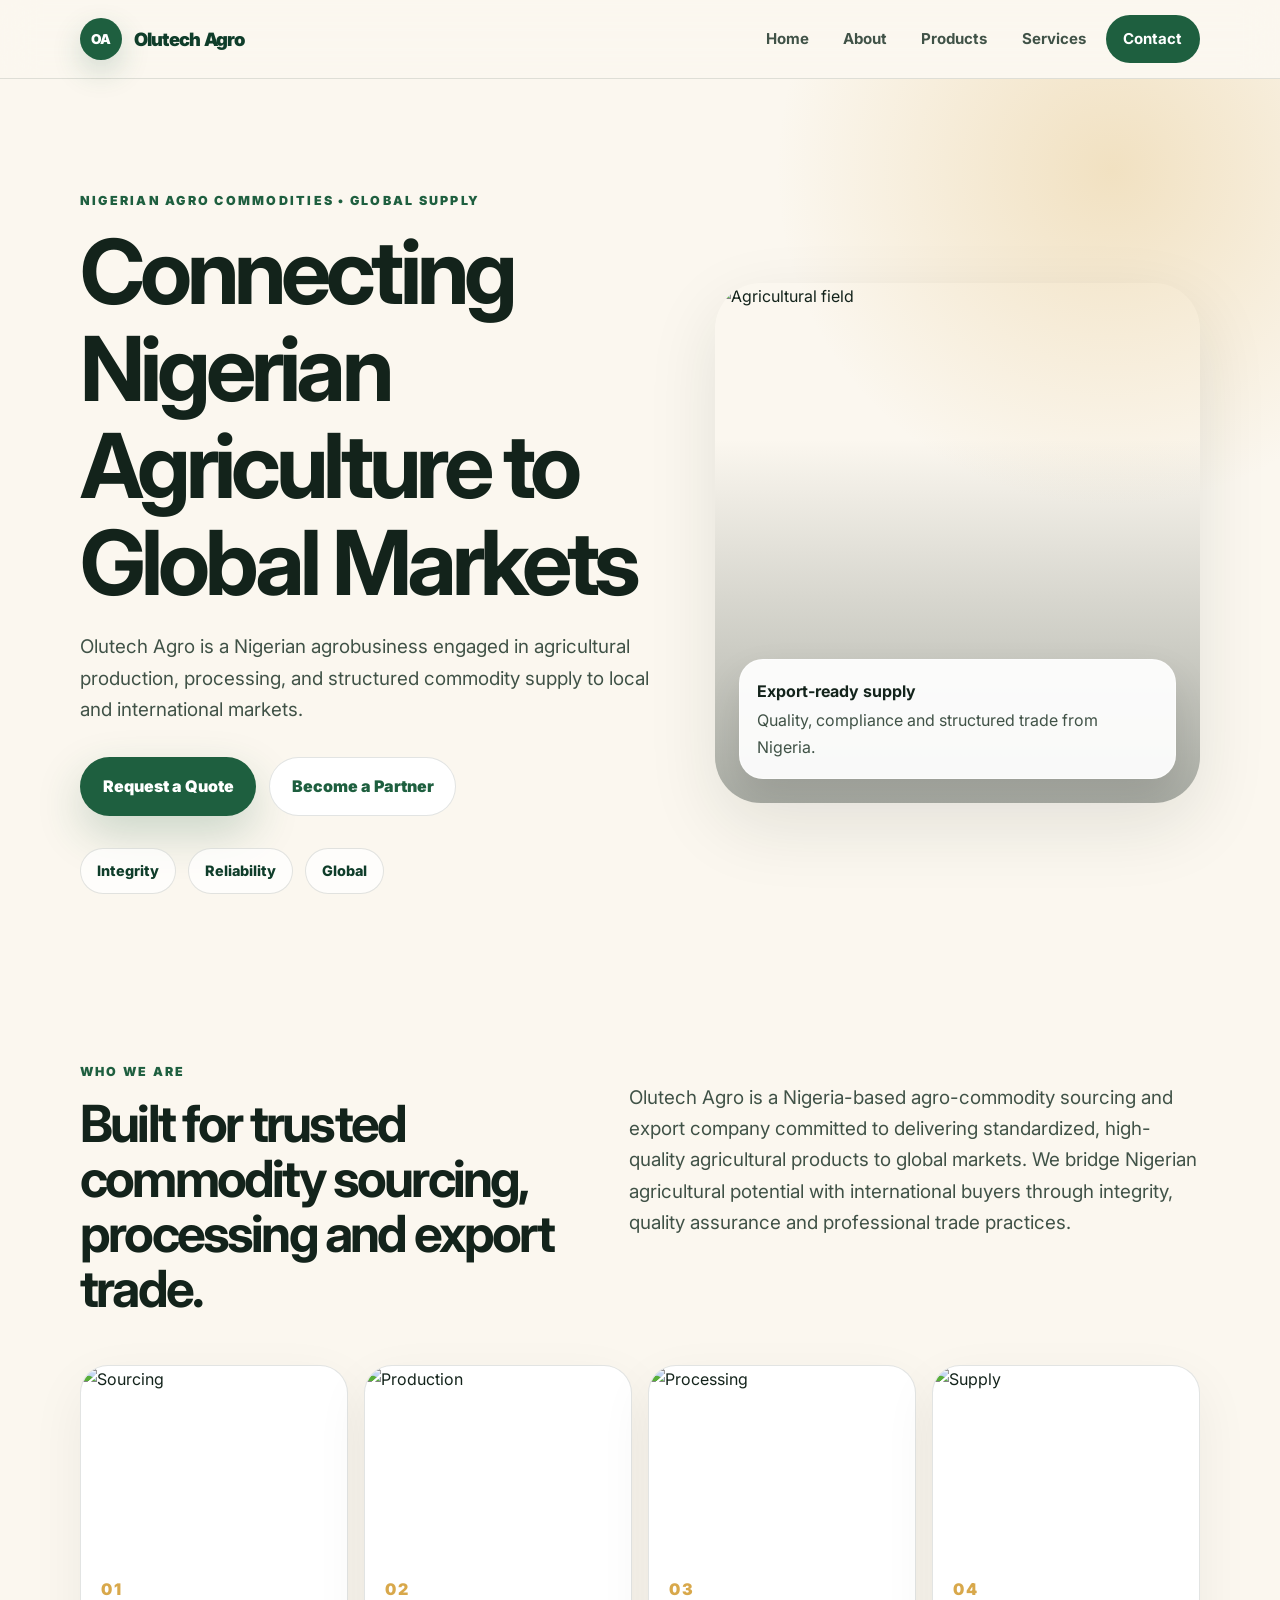
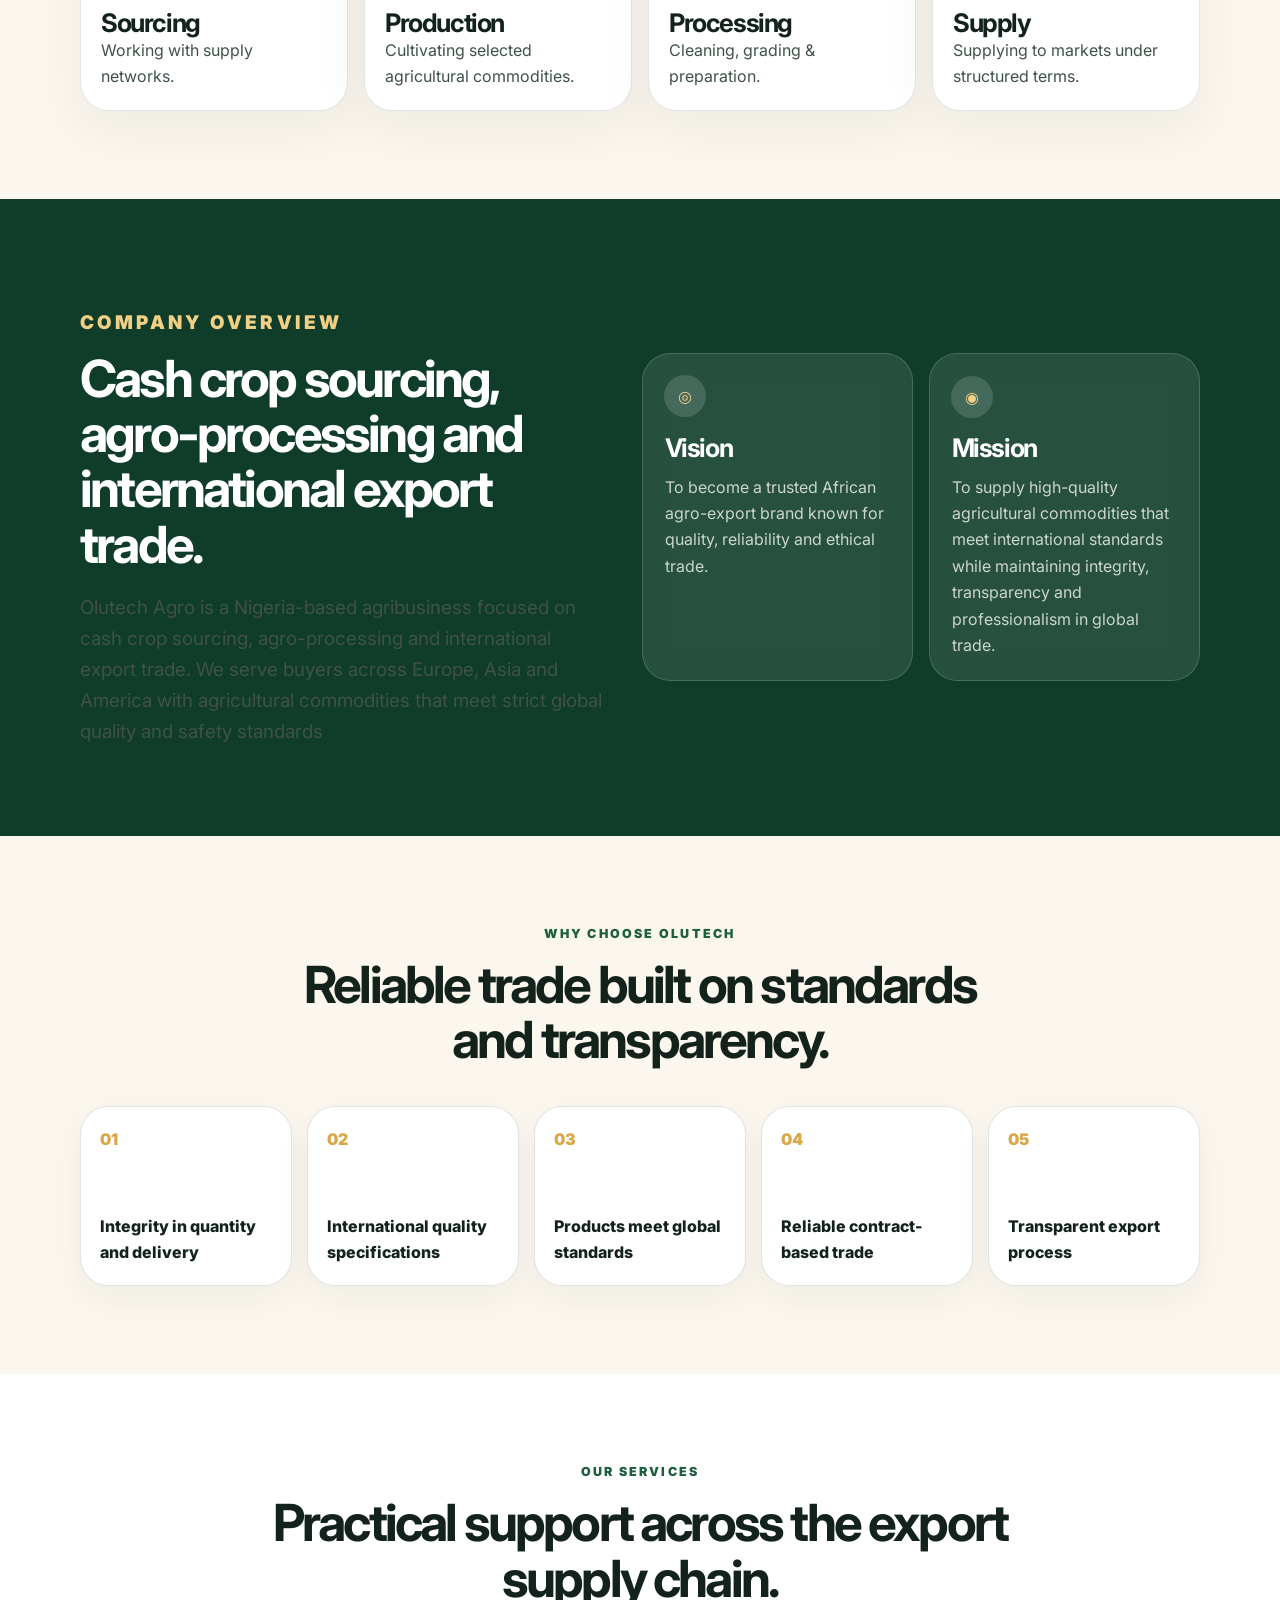
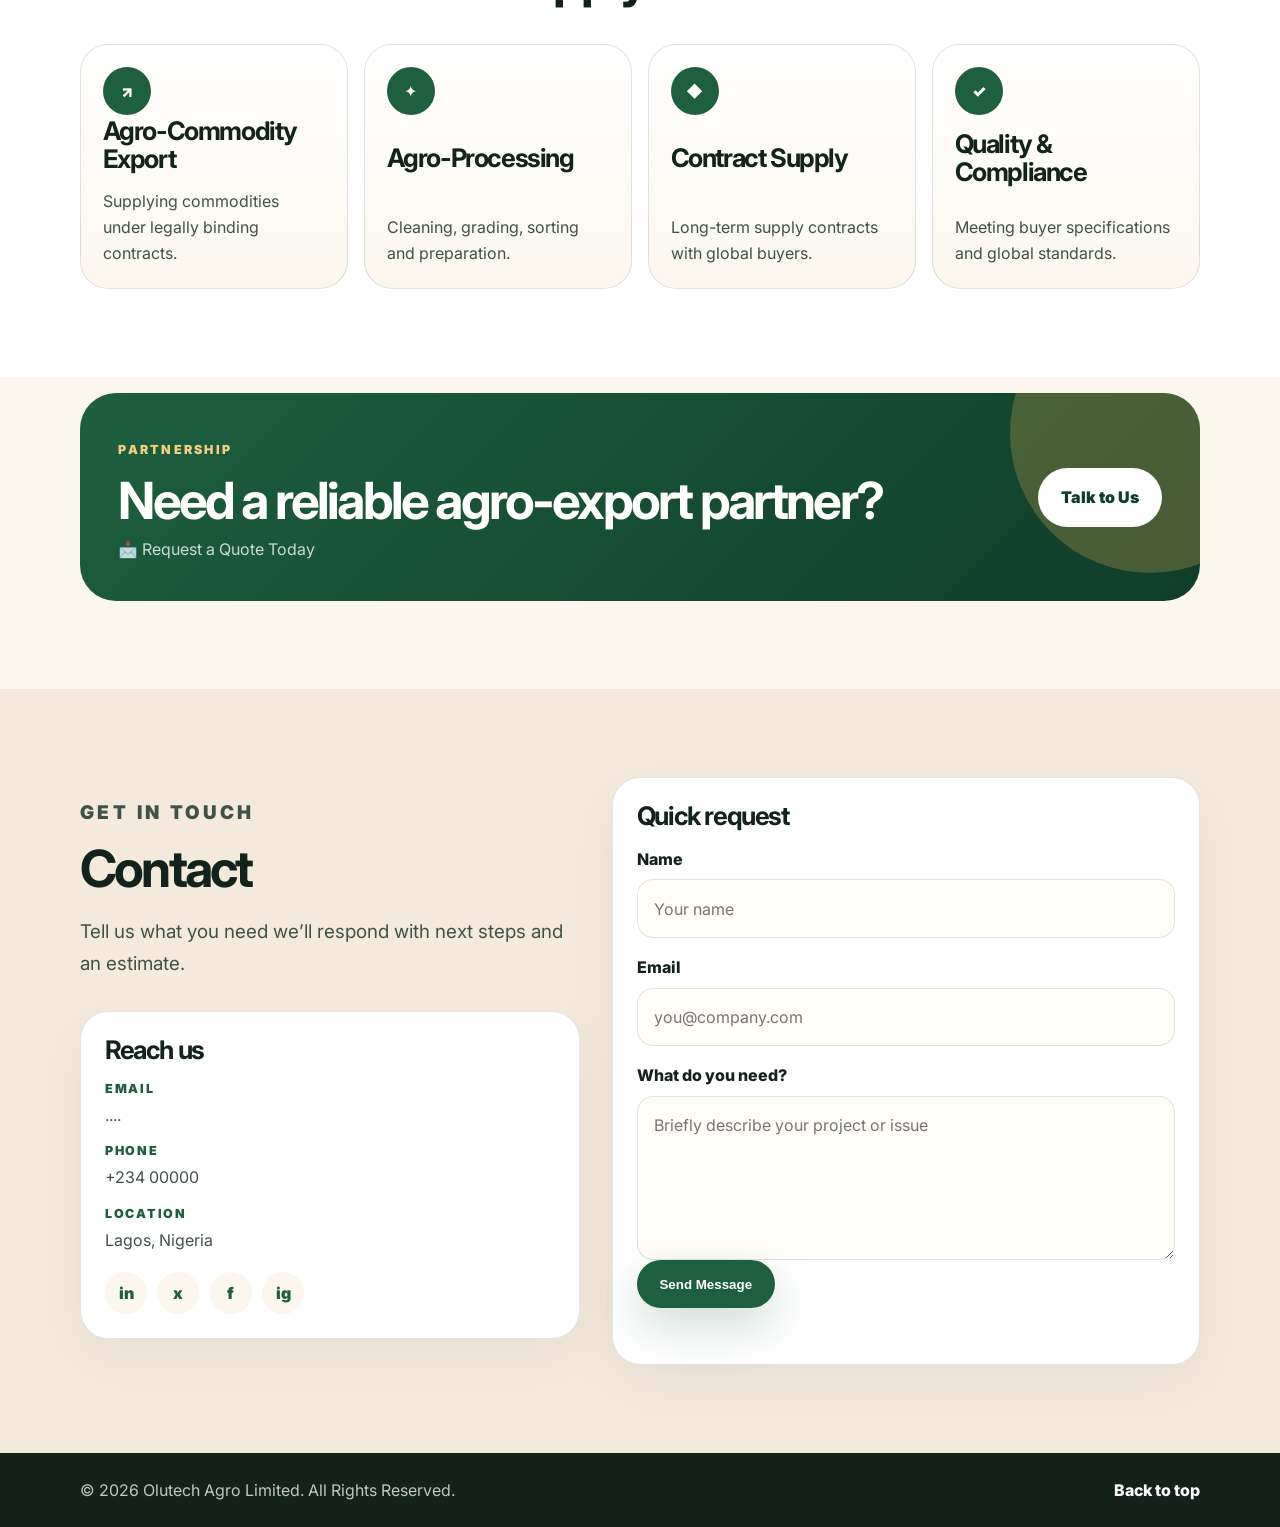
==== index.html @ a7baed35 "Redesign Olutech Agro website" ====
<!DOCTYPE html>
<html lang="en">
<head>
  <meta charset="UTF-8" />
  <meta name="viewport" content="width=device-width, initial-scale=1.0" />
  <title>Olutech Agro Limited</title>
  <link rel="preconnect" href="https://fonts.googleapis.com">
  <link rel="preconnect" href="https://fonts.gstatic.com" crossorigin>
  <link href="https://fonts.googleapis.com/css2?family=Inter:wght@300;400;500;600;700;800;900&display=swap" rel="stylesheet">
  <link rel="stylesheet" href="main.css">
</head>
<body>
  <header class="navbar" data-nav>
    <div class="container nav-flex">
      <a class="logo" href="index.html" aria-label="Olutech Agro home">
        <span class="logo-mark">OA</span>
        <span>Olutech Agro</span>
      </a>
      <button class="nav-toggle" type="button" aria-label="Open navigation" aria-expanded="false" data-nav-toggle>
        <span></span><span></span><span></span>
      </button>
      <nav class="nav-links" data-nav-links>
        <a href="#home">Home</a>
        <a href="#about">About</a>
        <a href="products.html">Products</a>
        <a href="#services">Services</a>
        <a href="#contact" class="nav-cta">Contact</a>
      </nav>
    </div>
  </header>

  <main>
    <section id="home" class="hero hero-home">
      <div class="container hero-grid">
        <div class="hero-copy reveal">
          <p class="eyebrow">Nigerian agro commodities • Global supply</p>
          <h1>Connecting Nigerian Agriculture to Global Markets</h1>
          <p class="hero-lead">Olutech Agro is a Nigerian agrobusiness engaged in agricultural production, processing, and structured commodity supply to local and international markets.</p>
          <div class="hero-buttons">
            <a href="#contact" class="btn btn-primary">Request a Quote</a>
            <a href="#contact" class="btn btn-ghost">Become a Partner</a>
          </div>
          <div class="trust-row" aria-label="Highlights">
            <div class="trust-item"><span>Integrity</span></div>
            <div class="trust-item"><span>Reliability</span></div>
            <div class="trust-item"><span>Global</span></div>
          </div>
        </div>
        <div class="hero-visual reveal">
          <img src="https://c4.wallpaperflare.com/wallpaper/9/904/959/field-nature-land-wheat-wallpaper-preview.jpg" alt="Agricultural field" />
          <div class="hero-card">
            <strong>Export-ready supply</strong>
            <span>Quality, compliance and structured trade from Nigeria.</span>
          </div>
        </div>
      </div>
    </section>

    <section id="about" class="section intro-section">
      <div class="container split-grid">
        <div class="section-heading reveal">
          <p class="eyebrow">Who We Are</p>
          <h2>Built for trusted commodity sourcing, processing and export trade.</h2>
        </div>
        <div class="section-copy reveal">
          <p>Olutech Agro is a Nigeria-based agro-commodity sourcing and export company committed to delivering standardized, high-quality agricultural products to global markets. We bridge Nigerian agricultural potential with international buyers through integrity, quality assurance and professional trade practices.</p>
        </div>
      </div>

      <div class="container feature-grid">
        <article class="feature-card reveal">
          <img src="https://fmicgovng.s3.amazonaws.com/cityhill/wp-content/uploads/2018/10/Farmers-2.jpg" alt="Sourcing">
          <div>
            <p class="card-kicker">01</p>
            <h3>Sourcing</h3>
            <p>Working with supply networks.</p>
          </div>
        </article>
        <article class="feature-card reveal">
          <img src="https://img.freepik.com/free-photo/agriculture-food-production-concept-with-tractor-machine-silos-irrigation-system_342744-565.jpg?semt=ais_hybrid&w=740&q=80" alt="Production">
          <div>
            <p class="card-kicker">02</p>
            <h3>Production</h3>
            <p>Cultivating selected agricultural commodities.</p>
          </div>
        </article>
        <article class="feature-card reveal">
          <img src="https://media.istockphoto.com/id/645818640/photo/empty-butchering-workshop-poultry-with-overhead-conveyor-poultry-processing-plant-line.jpg?s=612x612&w=0&k=20&c=C7U65-gDCvzS1_mF6LF0nP61TbZRkYYmkLQ6hZFZrgs=" alt="Processing">
          <div>
            <p class="card-kicker">03</p>
            <h3>Processing</h3>
            <p>Cleaning, grading & preparation.</p>
          </div>
        </article>
        <article class="feature-card reveal">
          <img src="https://media.istockphoto.com/id/1776853361/vector/retro-farm-pickup-truck-and-organic-fresh-vegetables-natural-healthy-food-vector-illustration.jpg?s=612x612&w=0&k=20&c=NPvLtvttPRowMt5zL60LsgBTF4-hzgaJaTMXJXK3jtc=" alt="Supply">
          <div>
            <p class="card-kicker">04</p>
            <h3>Supply</h3>
            <p>Supplying to markets under structured terms.</p>
          </div>
        </article>
      </div>
    </section>

    <section class="section section-tinted">
      <div class="container about-panel reveal">
        <div>
          <p class="eyebrow">Company Overview</p>
          <h2>Cash crop sourcing, agro-processing and international export trade.</h2>
          <p>Olutech Agro is a Nigeria-based agribusiness focused on cash crop sourcing, agro-processing and international export trade. We serve buyers across Europe, Asia and America with agricultural commodities that meet strict global quality and safety standards</p>
        </div>
        <div class="about-info">
          <article class="about-card">
            <span class="mini-icon">◎</span>
            <h3>Vision</h3>
            <p>To become a trusted African agro-export brand known for quality, reliability and ethical trade.</p>
          </article>
          <article class="about-card">
            <span class="mini-icon">◉</span>
            <h3>Mission</h3>
            <p>To supply high-quality agricultural commodities that meet international standards while maintaining integrity, transparency and professionalism in global trade.</p>
          </article>
        </div>
      </div>
    </section>

    <section class="section values-section">
      <div class="container">
        <div class="section-title reveal">
          <p class="eyebrow">Why Choose Olutech</p>
          <h2>Reliable trade built on standards and transparency.</h2>
        </div>
        <div class="values-grid">
          <article class="value-card reveal"><span>01</span><p>Integrity in quantity and delivery</p></article>
          <article class="value-card reveal"><span>02</span><p>International quality specifications</p></article>
          <article class="value-card reveal"><span>03</span><p>Products meet global standards</p></article>
          <article class="value-card reveal"><span>04</span><p>Reliable contract-based trade</p></article>
          <article class="value-card reveal"><span>05</span><p>Transparent export process</p></article>
        </div>
      </div>
    </section>

    <section id="services" class="section service-section">
      <div class="container">
        <div class="section-title reveal">
          <p class="eyebrow">Our Services</p>
          <h2>Practical support across the export supply chain.</h2>
        </div>
        <div class="services-grid">
          <article class="service-card reveal">
            <span class="service-icon">↗</span>
            <h3>Agro-Commodity Export</h3>
            <p>Supplying commodities under legally binding contracts.</p>
          </article>
          <article class="service-card reveal">
            <span class="service-icon">✦</span>
            <h3>Agro-Processing</h3>
            <p>Cleaning, grading, sorting and preparation.</p>
          </article>
          <article class="service-card reveal">
            <span class="service-icon">◆</span>
            <h3>Contract Supply</h3>
            <p>Long-term supply contracts with global buyers.</p>
          </article>
          <article class="service-card reveal">
            <span class="service-icon">✓</span>
            <h3>Quality & Compliance</h3>
            <p>Meeting buyer specifications and global standards.</p>
          </article>
        </div>
      </div>
    </section>

    <section class="container callout reveal">
      <div>
        <p class="eyebrow">Partnership</p>
        <h2>Need a reliable agro-export partner?</h2>
        <p>📩 Request a Quote Today</p>
      </div>
      <a class="btn btn-secondary" href="#contact">Talk to Us</a>
    </section>

    <section id="contact" class="section contact-section">
      <div class="container contact-grid">
        <div class="contact-copy reveal">
          <p class="eyebrow">Get in Touch</p>
          <h2>Contact</h2>
          <p>Tell us what you need we’ll respond with next steps and an estimate.</p>
          <div class="contact-card contact-details">
            <h3>Reach us</h3>
            <ul class="contact-info">
              <li><span>Email</span><a href="mailto:admin@computelng.com">....</a></li>
              <li><span>Phone</span><a href="tel:+2347066422900">+234 00000</a></li>
              <li><span>Location</span>Lagos, Nigeria</li>
            </ul>
            <div class="social-links" aria-label="Social links">
              <a href="#" aria-label="LinkedIn">in</a>
              <a href="#" aria-label="Twitter">x</a>
              <a href="#" aria-label="Facebook">f</a>
              <a href="#" aria-label="Instagram">ig</a>
            </div>
          </div>
        </div>

        <form class="contact-card contact-form reveal" action="https://formspree.io/f/mvzzgobj" method="POST" aria-label="Contact form" id="contact-form">
          <h3>Quick request</h3>
          <div class="field">
            <label for="name">Name</label>
            <input id="name" name="name" type="text" placeholder="Your name" required />
          </div>
          <div class="field">
            <label for="email">Email</label>
            <input id="email" name="email" type="email" placeholder="you@company.com" required />
          </div>
          <div class="field">
            <label for="message">What do you need?</label>
            <textarea id="message" name="message" rows="5" placeholder="Briefly describe your project or issue" required></textarea>
          </div>
          <button class="btn btn-primary" type="submit">Send Message</button>
          <p class="form-note muted" id="form-note" role="status" aria-live="polite"></p>
        </form>
      </div>
    </section>
  </main>

  <footer class="footer">
    <div class="container footer-flex">
      <p>© 2026 Olutech Agro Limited. All Rights Reserved.</p>
      <a href="#home">Back to top</a>
    </div>
  </footer>

  <script src="main.js"></script>
</body>
</html>
---- main.css ----
:root {
  --ink: #13231b;
  --text: #405247;
  --muted: #738277;
  --cream: #fbf7ef;
  --cream-2: #f3eadc;
  --green: #1e5f3f;
  --green-2: #0f3d2a;
  --gold: #d8a84b;
  --line: rgba(19, 35, 27, 0.12);
  --card: #ffffff;
  --shadow: 0 24px 70px rgba(19, 35, 27, 0.10);
  --radius: 28px;
  --radius-sm: 18px;
  --transition: 220ms ease;
}

* { box-sizing: border-box; margin: 0; padding: 0; }
html { scroll-behavior: smooth; }
body {
  font-family: 'Inter', system-ui, -apple-system, BlinkMacSystemFont, 'Segoe UI', sans-serif;
  color: var(--ink);
  background: var(--cream);
  line-height: 1.65;
  overflow-x: hidden;
}
img { max-width: 100%; display: block; }
a { color: inherit; text-decoration: none; }
.container { width: min(1120px, calc(100% - 40px)); margin-inline: auto; }

.navbar {
  position: sticky;
  top: 0;
  z-index: 1000;
  background: rgba(251, 247, 239, 0.88);
  backdrop-filter: blur(18px);
  border-bottom: 1px solid var(--line);
}
.nav-flex { min-height: 78px; display: flex; align-items: center; justify-content: space-between; gap: 1.5rem; }
.logo { display: inline-flex; align-items: center; gap: .72rem; font-weight: 900; letter-spacing: -.04em; color: var(--green-2); font-size: 1.15rem; }
.logo-mark { width: 42px; height: 42px; display: grid; place-items: center; border-radius: 999px; background: var(--green); color: #fff; font-size: .85rem; box-shadow: 0 12px 30px rgba(30, 95, 63, .2); }
.nav-links { display: flex; align-items: center; gap: .35rem; }
.nav-links a { color: var(--text); font-weight: 700; font-size: .94rem; padding: .7rem .9rem; border-radius: 999px; transition: var(--transition); }
.nav-links a:hover, .nav-links a.active { color: var(--green); background: rgba(30, 95, 63, .08); }
.nav-links .nav-cta { color: #fff; background: var(--green); padding-inline: 1.1rem; }
.nav-links .nav-cta:hover { color: #fff; background: var(--green-2); }
.nav-toggle { display: none; width: 44px; height: 44px; border: 1px solid var(--line); border-radius: 12px; background: #fff; place-items: center; gap: 4px; cursor: pointer; }
.nav-toggle span { width: 18px; height: 2px; border-radius: 2px; background: var(--ink); display: block; }

.hero { position: relative; padding: 7rem 0 5rem; overflow: hidden; }
.hero::before { content: ""; position: absolute; inset: -30% -15% auto auto; width: 720px; height: 720px; background: radial-gradient(circle, rgba(216, 168, 75, .28), transparent 66%); pointer-events: none; }
.hero-grid { position: relative; display: grid; grid-template-columns: minmax(0, 1fr) minmax(320px, .85fr); align-items: center; gap: 4rem; }
.hero-grid.compact { gap: 3rem; }
.eyebrow { color: var(--green); text-transform: uppercase; letter-spacing: .18em; font-weight: 900; font-size: .78rem; margin-bottom: .8rem; }
h1, h2, h3, h4 { line-height: 1.08; letter-spacing: -.055em; }
h1 { font-size: clamp(3rem, 7vw, 6.4rem); max-width: 790px; }
h2 { font-size: clamp(2rem, 4vw, 4rem); }
h3 { font-size: clamp(1.25rem, 2vw, 1.7rem); }
h4 { font-size: 1.1rem; }
.hero-lead, .section-copy p, .about-panel > div > p, .contact-copy > p { color: var(--text); font-size: clamp(1rem, 1.5vw, 1.18rem); max-width: 690px; margin-top: 1.25rem; }
.hero-buttons { display: flex; flex-wrap: wrap; gap: .8rem; margin-top: 2rem; }
.btn { display: inline-flex; align-items: center; justify-content: center; gap: .5rem; border-radius: 999px; padding: .95rem 1.35rem; font-weight: 900; border: 1px solid transparent; cursor: pointer; transition: transform var(--transition), box-shadow var(--transition), background var(--transition); }
.btn:hover { transform: translateY(-2px); }
.btn-primary { background: var(--green); color: #fff; box-shadow: 0 18px 45px rgba(30, 95, 63, .22); }
.btn-primary:hover { background: var(--green-2); }
.btn-ghost { background: #fff; color: var(--green); border-color: var(--line); }
.btn-secondary { background: var(--ink); color: #fff; }
.trust-row { display: flex; flex-wrap: wrap; gap: .75rem; margin-top: 2rem; }
.trust-item { padding: .65rem 1rem; border-radius: 999px; color: var(--green-2); background: rgba(255,255,255,.72); border: 1px solid var(--line); font-weight: 800; font-size: .9rem; }
.hero-visual { position: relative; min-height: 520px; border-radius: 46px; overflow: hidden; box-shadow: var(--shadow); isolation: isolate; }
.hero-products .hero-visual, .hero-grid.compact .hero-visual { min-height: 360px; }
.hero-visual::after { content: ""; position: absolute; inset: 0; background: linear-gradient(180deg, transparent 30%, rgba(19, 35, 27, .35)); }
.hero-visual img { width: 100%; height: 100%; min-height: inherit; object-fit: cover; }
.hero-card { position: absolute; z-index: 1; left: 24px; right: 24px; bottom: 24px; background: rgba(255,255,255,.92); border: 1px solid rgba(255,255,255,.55); border-radius: 24px; padding: 1.1rem; display: grid; gap: .2rem; box-shadow: 0 20px 40px rgba(0,0,0,.12); }
.hero-card span { color: var(--text); }

.section { padding: 5.5rem 0; }
.split-grid { display: grid; grid-template-columns: .85fr 1fr; gap: 4rem; align-items: start; }
.section-title { max-width: 760px; margin: 0 auto 2.4rem; text-align: center; }
.feature-grid { display: grid; grid-template-columns: repeat(4, 1fr); gap: 1rem; margin-top: 3rem; }
.feature-card { background: var(--card); border: 1px solid var(--line); border-radius: var(--radius); overflow: hidden; box-shadow: 0 18px 55px rgba(19,35,27,.06); transition: transform var(--transition), box-shadow var(--transition); }
.feature-card:hover, .product-card:hover { transform: translateY(-7px); box-shadow: var(--shadow); }
.feature-card img { width: 100%; height: 190px; object-fit: cover; }
.feature-card div { padding: 1.25rem; }
.feature-card p, .service-card p, .value-card p, .product-body p, .about-card p { color: var(--text); }
.card-kicker { color: var(--gold) !important; font-weight: 900; letter-spacing: .14em; margin-bottom: .45rem; }

.section-tinted { background: var(--green-2); color: #fff; }
.section-tinted .eyebrow { color: #f1cf85; }
.section-tinted p { color: rgba(255,255,255,.78); }
.about-panel { display: grid; grid-template-columns: .95fr 1fr; gap: 2rem; align-items: center; }
.about-info { display: grid; grid-template-columns: repeat(2, 1fr); gap: 1rem; }
.about-card { background: rgba(255,255,255,.1); border: 1px solid rgba(255,255,255,.16); border-radius: var(--radius); padding: 1.35rem; backdrop-filter: blur(12px); }
.about-card p { color: rgba(255,255,255,.76); margin-top: .75rem; }
.mini-icon { width: 42px; height: 42px; border-radius: 999px; display: grid; place-items: center; background: rgba(255,255,255,.14); color: #f1cf85; margin-bottom: 1rem; }

.values-grid { display: grid; grid-template-columns: repeat(5, 1fr); gap: .9rem; }
.value-card { min-height: 180px; background: #fff; border: 1px solid var(--line); border-radius: var(--radius); padding: 1.2rem; display: flex; flex-direction: column; justify-content: space-between; box-shadow: 0 12px 34px rgba(19,35,27,.05); }
.value-card span { color: var(--gold); font-weight: 900; }
.value-card p { font-weight: 800; color: var(--ink); }

.service-section { background: #fff; }
.services-grid { display: grid; grid-template-columns: repeat(4, 1fr); gap: 1rem; }
.service-card { border: 1px solid var(--line); border-radius: var(--radius); padding: 1.35rem; min-height: 245px; background: linear-gradient(180deg, #fff, var(--cream)); display: flex; flex-direction: column; justify-content: space-between; }
.service-icon { width: 48px; height: 48px; border-radius: 999px; display: grid; place-items: center; background: var(--green); color: #fff; font-weight: 900; }
.service-card p { margin-top: .8rem; }

.callout { margin-block: 1rem 5.5rem; background: linear-gradient(135deg, var(--green), var(--green-2)); color: #fff; border-radius: 36px; padding: clamp(1.4rem, 4vw, 2.4rem); display: flex; justify-content: space-between; align-items: center; gap: 1rem; overflow: hidden; position: relative; }
.callout::after { content: ""; position: absolute; width: 280px; height: 280px; right: -90px; top: -100px; border-radius: 50%; background: rgba(216, 168, 75, .28); }
.callout > * { position: relative; z-index: 1; }
.callout .eyebrow { color: #f1cf85; }
.callout p { color: rgba(255,255,255,.78); margin-top: .5rem; }
.callout .btn-secondary { background: #fff; color: var(--green-2); }

.products-section { background: #fff; }
.products-grid { display: grid; grid-template-columns: repeat(3, 1fr); gap: 1.1rem; }
.product-card { background: #fff; border: 1px solid var(--line); border-radius: var(--radius); overflow: hidden; box-shadow: 0 18px 55px rgba(19,35,27,.06); transition: transform var(--transition), box-shadow var(--transition); }
.product-card img { width: 100%; height: 255px; object-fit: cover; background: var(--cream-2); }
.product-body { padding: 1.35rem; }
.product-body h4 { color: var(--green-2); margin-bottom: .7rem; font-size: 1.35rem; }
.product-body p { margin-top: .55rem; font-size: .95rem; }
.product-body strong { color: var(--ink); }

.contact-section { background: var(--cream-2); }
.contact-grid { display: grid; grid-template-columns: .85fr 1fr; gap: 2rem; align-items: start; }
.contact-card { background: #fff; border: 1px solid var(--line); border-radius: var(--radius); padding: 1.5rem; box-shadow: 0 18px 55px rgba(19,35,27,.06); }
.contact-details { margin-top: 2rem; }
.contact-info { list-style: none; display: grid; gap: .8rem; margin-top: 1rem; }
.contact-info li { display: grid; gap: .15rem; color: var(--text); }
.contact-info span { font-size: .78rem; text-transform: uppercase; letter-spacing: .14em; color: var(--green); font-weight: 900; }
.social-links { display: flex; flex-wrap: wrap; gap: .65rem; margin-top: 1.2rem; }
.social-links a { width: 42px; height: 42px; display: grid; place-items: center; border-radius: 999px; background: var(--cream); color: var(--green); font-weight: 900; }
.field { display: grid; gap: .45rem; margin-top: 1rem; }
label { font-weight: 800; color: var(--ink); }
input, textarea { width: 100%; border: 1px solid var(--line); border-radius: 16px; padding: .95rem 1rem; font: inherit; color: var(--ink); background: #fffdf8; transition: border-color var(--transition), box-shadow var(--transition); }
input:focus, textarea:focus { outline: none; border-color: rgba(30,95,63,.45); box-shadow: 0 0 0 4px rgba(30,95,63,.10); }
.form-note { min-height: 1.2em; margin-top: .8rem; color: var(--muted); }

.footer { background: var(--ink); color: rgba(255,255,255,.74); padding: 1.5rem 0; }
.footer-flex { display: flex; justify-content: space-between; gap: 1rem; align-items: center; }
.footer a { color: #fff; font-weight: 800; }

.reveal { opacity: 0; transform: translateY(26px); transition: opacity 700ms ease, transform 700ms ease; }
.reveal.show { opacity: 1; transform: translateY(0); }

@media (max-width: 1040px) {
  .hero-grid, .split-grid, .about-panel, .contact-grid { grid-template-columns: 1fr; }
  .hero-visual { min-height: 430px; }
  .feature-grid, .services-grid { grid-template-columns: repeat(2, 1fr); }
  .values-grid { grid-template-columns: repeat(3, 1fr); }
  .products-grid { grid-template-columns: repeat(2, 1fr); }
}
@media (max-width: 760px) {
  .container { width: min(100% - 28px, 1120px); }
  .nav-toggle { display: grid; }
  .nav-links { position: fixed; top: 78px; left: 14px; right: 14px; display: grid; gap: .2rem; background: rgba(255,255,255,.98); border: 1px solid var(--line); border-radius: 22px; padding: .75rem; box-shadow: var(--shadow); transform: translateY(-16px); opacity: 0; pointer-events: none; transition: var(--transition); }
  .nav-links.active { transform: translateY(0); opacity: 1; pointer-events: auto; }
  .nav-links a { padding: .9rem 1rem; }
  .hero { padding: 4.5rem 0 3.5rem; }
  .hero-visual, .hero-products .hero-visual { min-height: 320px; border-radius: 30px; }
  .section { padding: 4rem 0; }
  .feature-grid, .services-grid, .values-grid, .products-grid, .about-info { grid-template-columns: 1fr; }
  .callout { align-items: flex-start; flex-direction: column; }
  .footer-flex { flex-direction: column; text-align: center; }
}
@media (prefers-reduced-motion: reduce) {
  html { scroll-behavior: auto; }
  *, *::before, *::after { transition: none !important; }
  .reveal { opacity: 1; transform: none; }
}
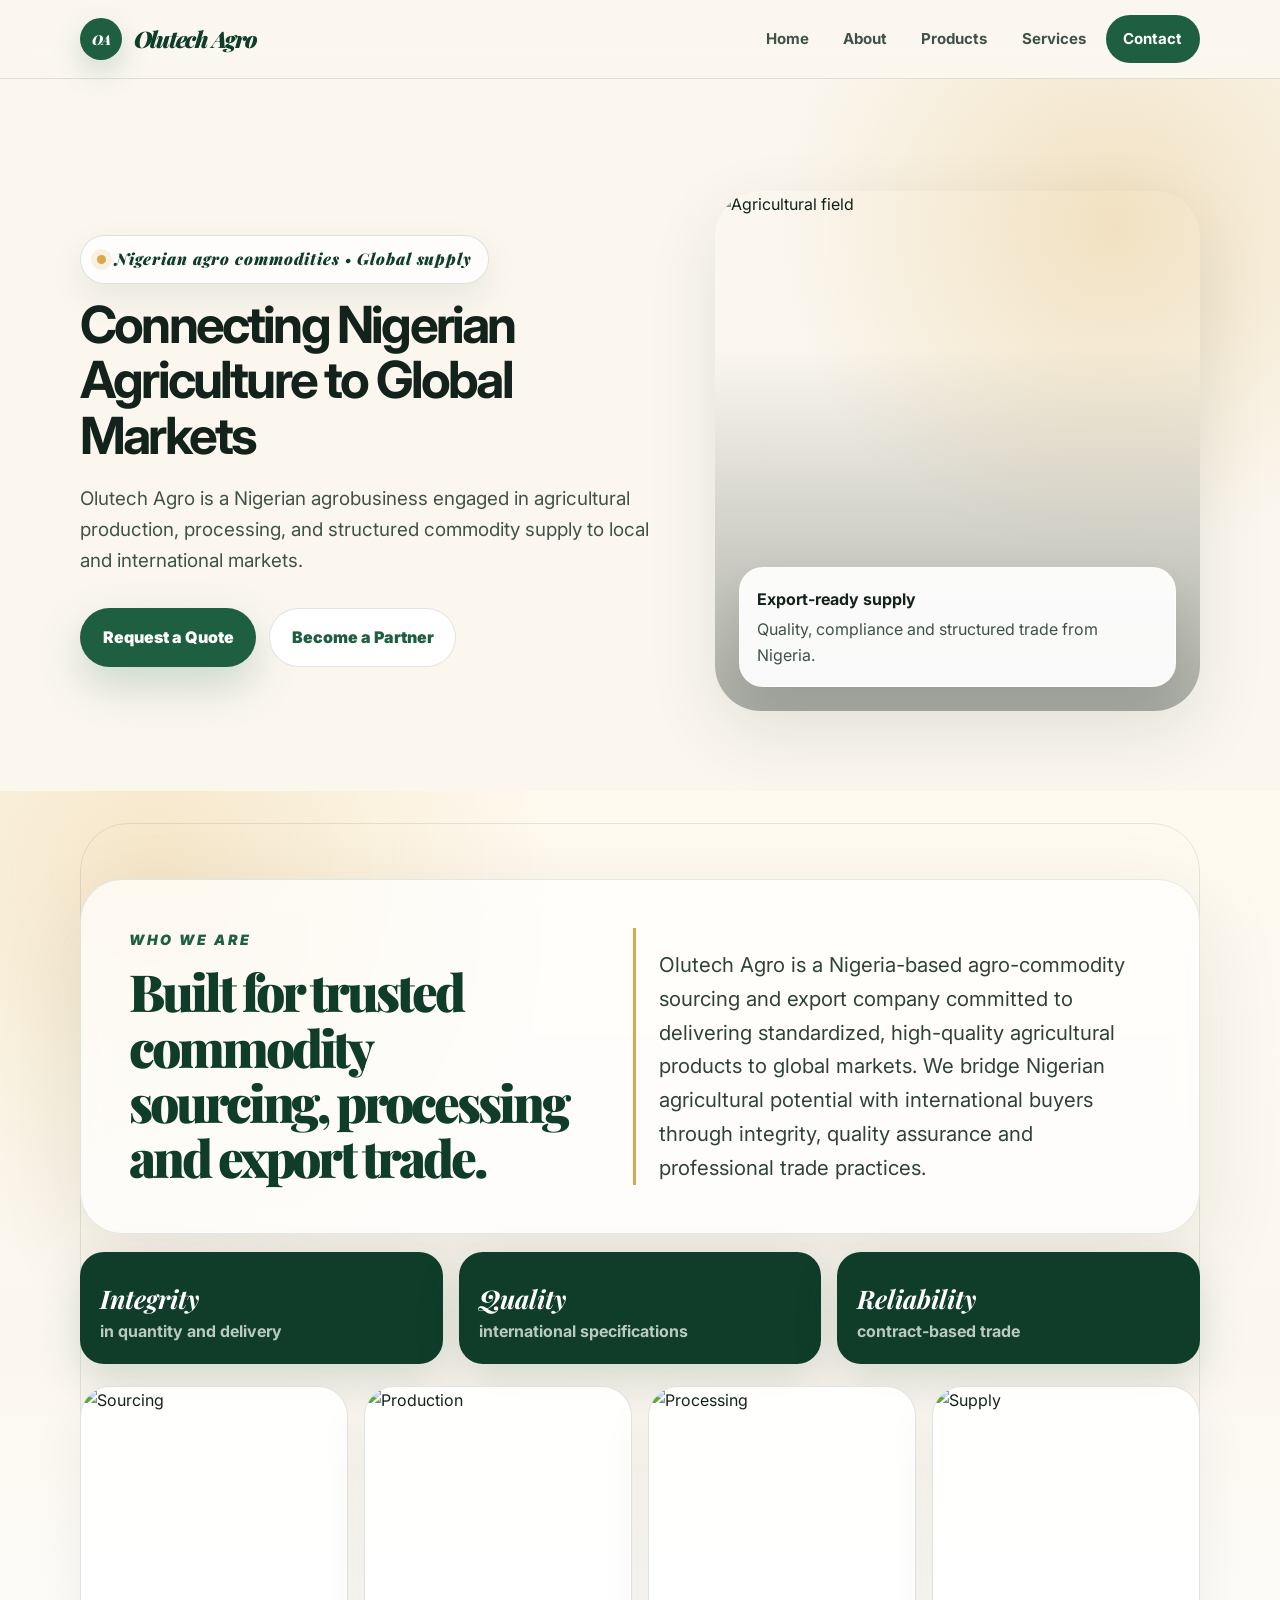
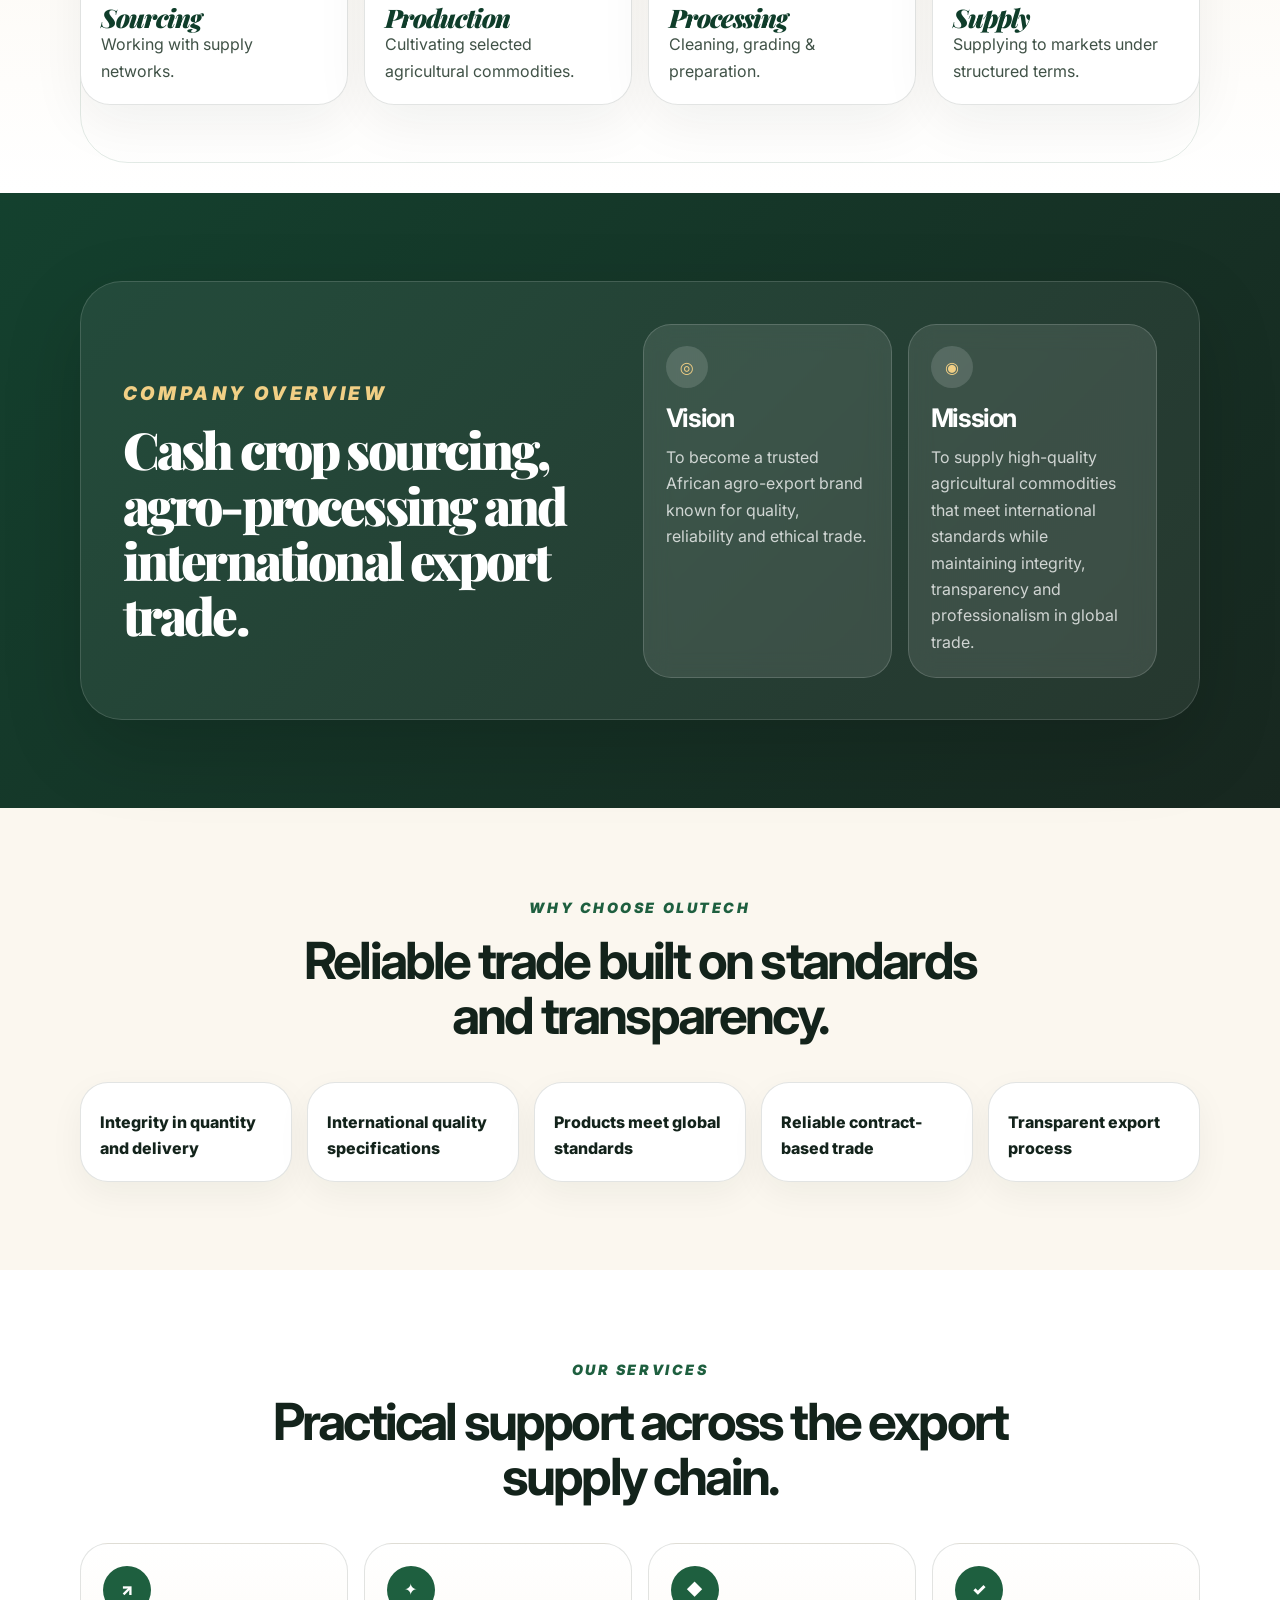
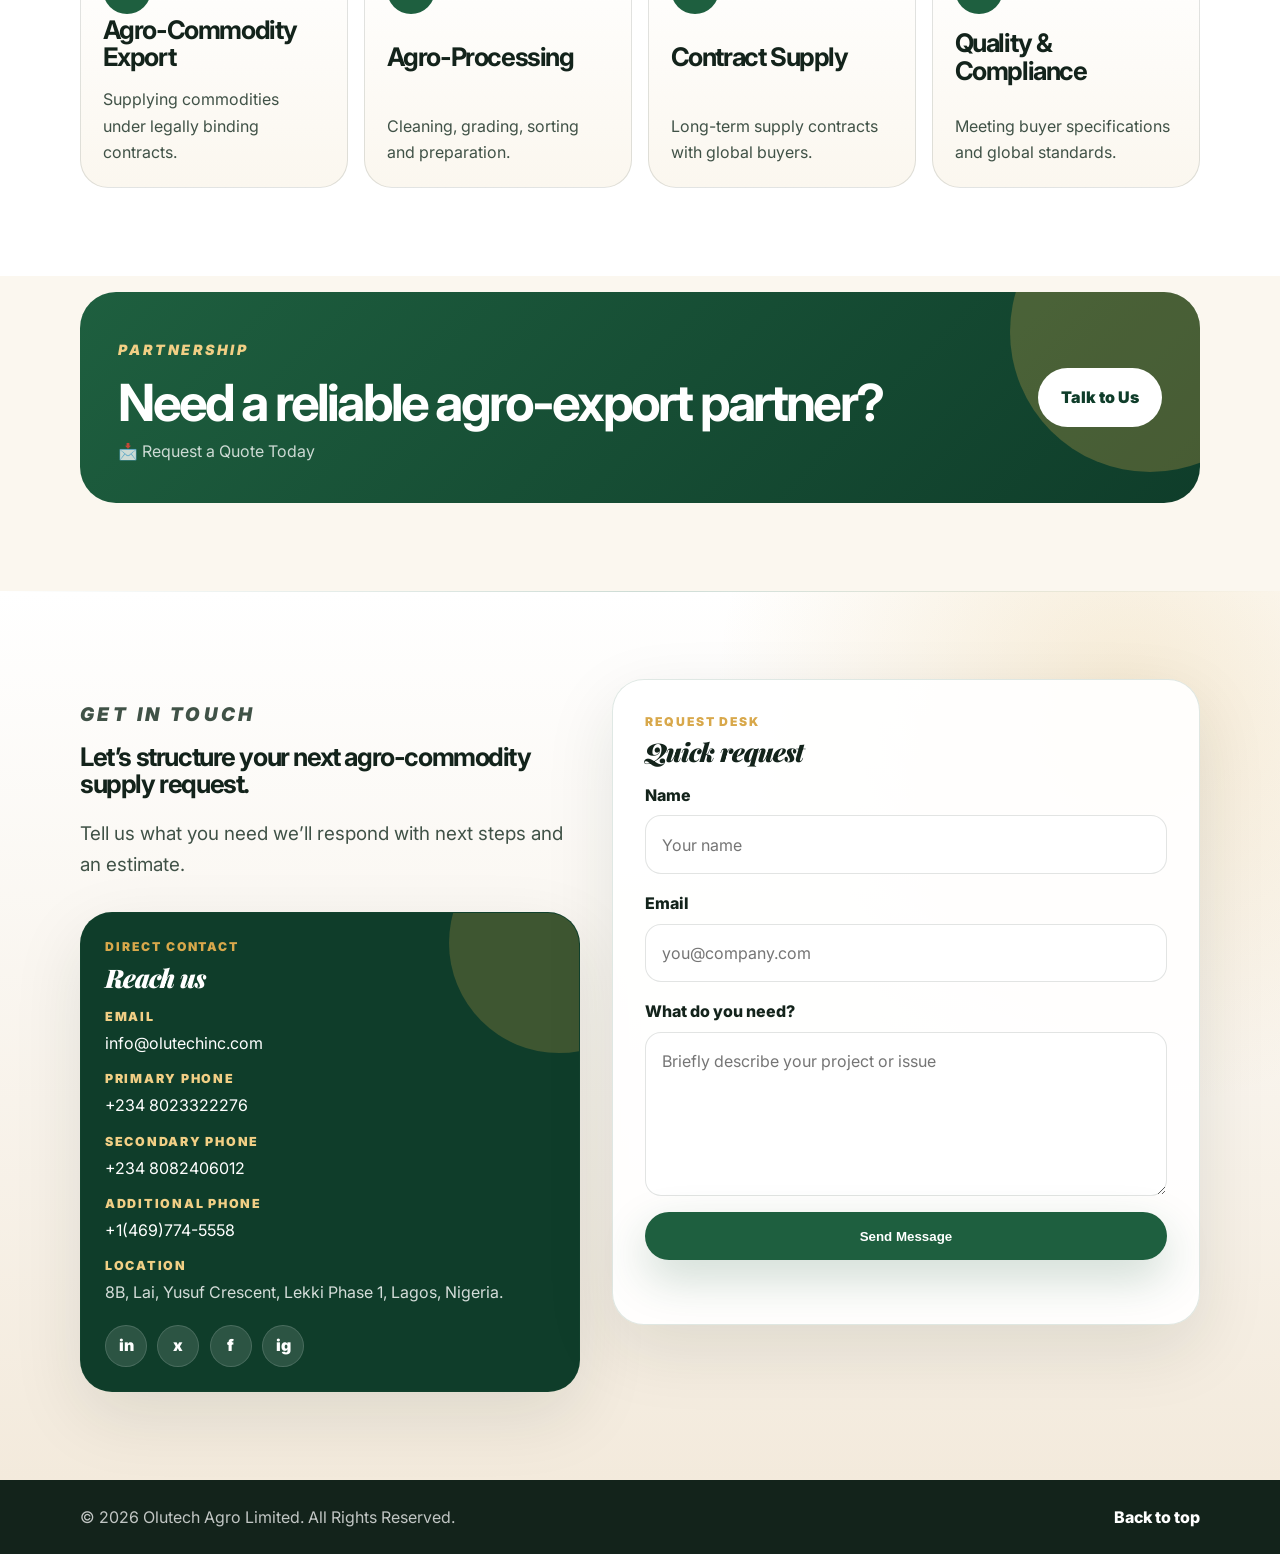
==== commit b7127509: "Redesign Olutech Agro website" ====
--- a/index.html
+++ b/index.html
@@ -6,7 +6,7 @@
   <title>Olutech Agro Limited</title>
   <link rel="preconnect" href="https://fonts.googleapis.com">
   <link rel="preconnect" href="https://fonts.gstatic.com" crossorigin>
-  <link href="https://fonts.googleapis.com/css2?family=Inter:wght@300;400;500;600;700;800;900&display=swap" rel="stylesheet">
+  <link href="https://fonts.googleapis.com/css2?family=Inter:wght@300;400;500;600;700;800;900&family=Playfair+Display:ital,wght@0,700;0,800;0,900;1,700;1,800;1,900&display=swap" rel="stylesheet">
   <link rel="stylesheet" href="main.css">
 </head>
 <body>
@@ -14,7 +14,7 @@
     <div class="container nav-flex">
       <a class="logo" href="index.html" aria-label="Olutech Agro home">
         <span class="logo-mark">OA</span>
-        <span>Olutech Agro</span>
+        <span class="logo-text">Olutech Agro</span>
       </a>
       <button class="nav-toggle" type="button" aria-label="Open navigation" aria-expanded="false" data-nav-toggle>
         <span></span><span></span><span></span>
@@ -33,17 +33,12 @@
     <section id="home" class="hero hero-home">
       <div class="container hero-grid">
         <div class="hero-copy reveal">
-          <p class="eyebrow">Nigerian agro commodities • Global supply</p>
-          <h1>Connecting Nigerian Agriculture to Global Markets</h1>
+          <p class="eyebrow hero-eyebrow">Nigerian agro commodities • Global supply</p>
+          <h2>Connecting Nigerian Agriculture to Global Markets</h2>
           <p class="hero-lead">Olutech Agro is a Nigerian agrobusiness engaged in agricultural production, processing, and structured commodity supply to local and international markets.</p>
           <div class="hero-buttons">
             <a href="#contact" class="btn btn-primary">Request a Quote</a>
             <a href="#contact" class="btn btn-ghost">Become a Partner</a>
-          </div>
-          <div class="trust-row" aria-label="Highlights">
-            <div class="trust-item"><span>Integrity</span></div>
-            <div class="trust-item"><span>Reliability</span></div>
-            <div class="trust-item"><span>Global</span></div>
           </div>
         </div>
         <div class="hero-visual reveal">
@@ -53,6 +48,7 @@
             <span>Quality, compliance and structured trade from Nigeria.</span>
           </div>
         </div>
+        
       </div>
     </section>
 
@@ -67,11 +63,26 @@
         </div>
       </div>
 
+      <div class="container about-signature reveal" aria-label="Olutech Agro highlights">
+        <div class="signature-item">
+          <strong>Integrity</strong>
+          <span>in quantity and delivery</span>
+        </div>
+        <div class="signature-item">
+          <strong>Quality</strong>
+          <span>international specifications</span>
+        </div>
+        <div class="signature-item">
+          <strong>Reliability</strong>
+          <span>contract-based trade</span>
+        </div>
+      </div>
+
       <div class="container feature-grid">
         <article class="feature-card reveal">
           <img src="https://fmicgovng.s3.amazonaws.com/cityhill/wp-content/uploads/2018/10/Farmers-2.jpg" alt="Sourcing">
           <div>
-            <p class="card-kicker">01</p>
+            <p class="card-kicker"></p>
             <h3>Sourcing</h3>
             <p>Working with supply networks.</p>
           </div>
@@ -79,7 +90,7 @@
         <article class="feature-card reveal">
           <img src="https://img.freepik.com/free-photo/agriculture-food-production-concept-with-tractor-machine-silos-irrigation-system_342744-565.jpg?semt=ais_hybrid&w=740&q=80" alt="Production">
           <div>
-            <p class="card-kicker">02</p>
+            <p class="card-kicker"></p>
             <h3>Production</h3>
             <p>Cultivating selected agricultural commodities.</p>
           </div>
@@ -87,7 +98,7 @@
         <article class="feature-card reveal">
           <img src="https://media.istockphoto.com/id/645818640/photo/empty-butchering-workshop-poultry-with-overhead-conveyor-poultry-processing-plant-line.jpg?s=612x612&w=0&k=20&c=C7U65-gDCvzS1_mF6LF0nP61TbZRkYYmkLQ6hZFZrgs=" alt="Processing">
           <div>
-            <p class="card-kicker">03</p>
+            <p class="card-kicker"></p>
             <h3>Processing</h3>
             <p>Cleaning, grading & preparation.</p>
           </div>
@@ -95,7 +106,7 @@
         <article class="feature-card reveal">
           <img src="https://media.istockphoto.com/id/1776853361/vector/retro-farm-pickup-truck-and-organic-fresh-vegetables-natural-healthy-food-vector-illustration.jpg?s=612x612&w=0&k=20&c=NPvLtvttPRowMt5zL60LsgBTF4-hzgaJaTMXJXK3jtc=" alt="Supply">
           <div>
-            <p class="card-kicker">04</p>
+            <p class="card-kicker"></p>
             <h3>Supply</h3>
             <p>Supplying to markets under structured terms.</p>
           </div>
@@ -108,7 +119,6 @@
         <div>
           <p class="eyebrow">Company Overview</p>
           <h2>Cash crop sourcing, agro-processing and international export trade.</h2>
-          <p>Olutech Agro is a Nigeria-based agribusiness focused on cash crop sourcing, agro-processing and international export trade. We serve buyers across Europe, Asia and America with agricultural commodities that meet strict global quality and safety standards</p>
         </div>
         <div class="about-info">
           <article class="about-card">
@@ -132,11 +142,11 @@
           <h2>Reliable trade built on standards and transparency.</h2>
         </div>
         <div class="values-grid">
-          <article class="value-card reveal"><span>01</span><p>Integrity in quantity and delivery</p></article>
-          <article class="value-card reveal"><span>02</span><p>International quality specifications</p></article>
-          <article class="value-card reveal"><span>03</span><p>Products meet global standards</p></article>
-          <article class="value-card reveal"><span>04</span><p>Reliable contract-based trade</p></article>
-          <article class="value-card reveal"><span>05</span><p>Transparent export process</p></article>
+          <article class="value-card reveal"><span></span><p>Integrity in quantity and delivery</p></article>
+          <article class="value-card reveal"><span></span><p>International quality specifications</p></article>
+          <article class="value-card reveal"><span></span><p>Products meet global standards</p></article>
+          <article class="value-card reveal"><span></span><p>Reliable contract-based trade</p></article>
+          <article class="value-card reveal"><span></span><p>Transparent export process</p></article>
         </div>
       </div>
     </section>
@@ -185,14 +195,18 @@
       <div class="container contact-grid">
         <div class="contact-copy reveal">
           <p class="eyebrow">Get in Touch</p>
-          <h2>Contact</h2>
+          <h3>Let’s structure your next agro-commodity supply request.</h3>
           <p>Tell us what you need we’ll respond with next steps and an estimate.</p>
           <div class="contact-card contact-details">
+            <p class="contact-label">Direct contact</p>
             <h3>Reach us</h3>
             <ul class="contact-info">
-              <li><span>Email</span><a href="mailto:admin@computelng.com">....</a></li>
-              <li><span>Phone</span><a href="tel:+2347066422900">+234 00000</a></li>
-              <li><span>Location</span>Lagos, Nigeria</li>
+              <li><span>Email</span><a href="mailto:info@olutechinc.com">info@olutechinc.com</a></li>
+              <li><span>Primary Phone</span><a href="tel:+2348023322276">+234 8023322276</a></li>
+              <li><span>Secondary Phone</span><a href="tel:+2348082406012">+234 8082406012</a></li>
+              <li><span>Additional Phone</span><a href="tel:+1(469)774-5558">+1(469)774-5558</a></li>
+              <li><span>Location</span>8B, Lai, Yusuf Crescent, Lekki Phase 1, Lagos, Nigeria.
+</li>
             </ul>
             <div class="social-links" aria-label="Social links">
               <a href="#" aria-label="LinkedIn">in</a>
@@ -204,6 +218,7 @@
         </div>
 
         <form class="contact-card contact-form reveal" action="https://formspree.io/f/mvzzgobj" method="POST" aria-label="Contact form" id="contact-form">
+          <p class="contact-label">Request desk</p>
           <h3>Quick request</h3>
           <div class="field">
             <label for="name">Name</label>
--- a/main.css
+++ b/main.css
@@ -51,7 +51,7 @@
 .hero::before { content: ""; position: absolute; inset: -30% -15% auto auto; width: 720px; height: 720px; background: radial-gradient(circle, rgba(216, 168, 75, .28), transparent 66%); pointer-events: none; }
 .hero-grid { position: relative; display: grid; grid-template-columns: minmax(0, 1fr) minmax(320px, .85fr); align-items: center; gap: 4rem; }
 .hero-grid.compact { gap: 3rem; }
-.eyebrow { color: var(--green); text-transform: uppercase; letter-spacing: .18em; font-weight: 900; font-size: .78rem; margin-bottom: .8rem; }
+.eyebrow { color: var(--green); text-transform: uppercase; letter-spacing: .18em; font-weight: 900; font-size: .89rem;  font-style: italic; margin-bottom: .8rem; }
 h1, h2, h3, h4 { line-height: 1.08; letter-spacing: -.055em; }
 h1 { font-size: clamp(3rem, 7vw, 6.4rem); max-width: 790px; }
 h2 { font-size: clamp(2rem, 4vw, 4rem); }
@@ -95,7 +95,7 @@
 .mini-icon { width: 42px; height: 42px; border-radius: 999px; display: grid; place-items: center; background: rgba(255,255,255,.14); color: #f1cf85; margin-bottom: 1rem; }
 
 .values-grid { display: grid; grid-template-columns: repeat(5, 1fr); gap: .9rem; }
-.value-card { min-height: 180px; background: #fff; border: 1px solid var(--line); border-radius: var(--radius); padding: 1.2rem; display: flex; flex-direction: column; justify-content: space-between; box-shadow: 0 12px 34px rgba(19,35,27,.05); }
+.value-card { min-height: 100px; background: #fff; border: 1px solid var(--line); border-radius: var(--radius); padding: 1.2rem; display: flex; flex-direction: column; justify-content: space-between; box-shadow: 0 12px 34px rgba(19,35,27,.05); }
 .value-card span { color: var(--gold); font-weight: 900; }
 .value-card p { font-weight: 800; color: var(--ink); }
 
@@ -168,3 +168,233 @@
   *, *::before, *::after { transition: none !important; }
   .reveal { opacity: 1; transform: none; }
 }
+
+
+/* ===== Professional refinements: Mayana-inspired premium polish ===== */
+.logo-text {
+  font-family: 'Playfair Display', Georgia, serif;
+  font-style: italic;
+  font-weight: 900;
+  font-size: 1.42rem;
+  letter-spacing: -0.055em;
+  color: var(--green-2);
+  line-height: 1;
+}
+.logo:hover .logo-text { color: var(--green); }
+.logo-mark {
+  font-family: 'Playfair Display', Georgia, serif;
+  font-style: italic;
+  font-weight: 900;
+}
+.hero-home .hero-eyebrow {
+  display: inline-flex;
+  align-items: center;
+  gap: .55rem;
+  width: fit-content;
+  font-family: 'Playfair Display', Georgia, serif;
+  font-size: clamp(1rem, 1.1vw, 1.22rem);
+  font-style: italic;
+  font-weight: 900;
+  letter-spacing: .055em;
+  text-transform: none;
+  color: var(--green-2);
+  background: rgba(255, 255, 255, .78);
+  border: 1px solid rgba(30, 95, 63, .16);
+  border-radius: 999px;
+  padding: .65rem 1rem;
+  box-shadow: 0 14px 35px rgba(19, 35, 27, .08);
+}
+.hero-home .hero-eyebrow::before {
+  content: "";
+  width: 9px;
+  height: 9px;
+  border-radius: 999px;
+  background: var(--gold);
+  box-shadow: 0 0 0 6px rgba(216, 168, 75, .15);
+}
+
+.intro-section {
+  position: relative;
+  background:
+    radial-gradient(circle at 12% 8%, rgba(216, 168, 75, .24), transparent 28%),
+    linear-gradient(180deg, #fffaf0 0%, var(--cream) 56%, #fff 100%);
+  overflow: hidden;
+}
+.intro-section::before {
+  content: "";
+  position: absolute;
+  inset: 2rem max(20px, calc((100vw - 1120px) / 2)) auto;
+  height: calc(100% - 4rem);
+  border: 1px solid rgba(30, 95, 63, .12);
+  border-radius: 48px;
+  pointer-events: none;
+}
+.intro-section .split-grid {
+  position: relative;
+  background: rgba(255, 255, 255, .72);
+  border: 1px solid rgba(30, 95, 63, .12);
+  border-radius: 42px;
+  padding: clamp(1.35rem, 4vw, 3rem);
+  box-shadow: 0 28px 90px rgba(19, 35, 27, .09);
+  backdrop-filter: blur(12px);
+}
+.intro-section .section-heading h2 {
+  font-family: 'Playfair Display', Georgia, serif;
+  font-weight: 900;
+  letter-spacing: -.06em;
+  color: var(--green-2);
+}
+.intro-section .section-copy {
+  border-left: 3px solid var(--gold);
+  padding-left: clamp(1rem, 2vw, 1.45rem);
+}
+.intro-section .section-copy p {
+  font-size: clamp(1.05rem, 1.7vw, 1.28rem);
+  color: #304238;
+}
+.about-signature {
+  position: relative;
+  display: grid;
+  grid-template-columns: repeat(3, 1fr);
+  gap: 1rem;
+  margin-top: 1.1rem;
+  margin-bottom: 1.35rem;
+}
+.signature-item {
+  background: var(--green-2);
+  color: #fff;
+  border-radius: 24px;
+  padding: 1.2rem 1.25rem;
+  box-shadow: 0 18px 45px rgba(15, 61, 42, .16);
+  min-height: 112px;
+  display: flex;
+  flex-direction: column;
+  justify-content: flex-end;
+}
+.signature-item strong {
+  font-family: 'Playfair Display', Georgia, serif;
+  font-style: italic;
+  font-size: clamp(1.45rem, 2vw, 2rem);
+  line-height: 1;
+}
+.signature-item span {
+  color: rgba(255, 255, 255, .72);
+  font-weight: 700;
+  margin-top: .45rem;
+}
+.intro-section .feature-grid {
+  position: relative;
+  margin-top: 1.25rem;
+}
+.intro-section .feature-card {
+  border-radius: 30px;
+  background: rgba(255, 255, 255, .9);
+}
+.intro-section .feature-card h3 {
+  font-family: 'Playfair Display', Georgia, serif;
+  font-style: italic;
+  font-weight: 900;
+  color: var(--green-2);
+  letter-spacing: -.04em;
+}
+.section-tinted {
+  background:
+    linear-gradient(135deg, rgba(15, 61, 42, .98), rgba(19, 35, 27, .98)),
+    url('https://c4.wallpaperflare.com/wallpaper/9/904/959/field-nature-land-wheat-wallpaper-preview.jpg') center/cover;
+}
+.section-tinted .about-panel {
+  border: 1px solid rgba(255, 255, 255, .14);
+  border-radius: 42px;
+  padding: clamp(1.35rem, 4vw, 2.6rem);
+  background: rgba(255, 255, 255, .065);
+  box-shadow: 0 28px 80px rgba(0, 0, 0, .16);
+}
+.section-tinted h2 {
+  font-family: 'Playfair Display', Georgia, serif;
+  font-weight: 900;
+  letter-spacing: -.055em;
+}
+
+.contact-section {
+  position: relative;
+  background:
+    radial-gradient(circle at 88% 12%, rgba(216, 168, 75, .22), transparent 30%),
+    linear-gradient(180deg, #fff 0%, var(--cream-2) 100%);
+}
+.contact-section::before {
+  content: "";
+  position: absolute;
+  left: 0;
+  right: 0;
+  top: 0;
+  height: 1px;
+  background: linear-gradient(90deg, transparent, rgba(30,95,63,.22), transparent);
+}
+.contact-copy h2 {
+  font-family: 'Playfair Display', Georgia, serif;
+  font-weight: 900;
+  color: var(--green-2);
+  letter-spacing: -.06em;
+}
+.contact-card {
+  border-radius: 32px;
+  border: 1px solid rgba(30, 95, 63, .14);
+  box-shadow: 0 24px 70px rgba(19, 35, 27, .10);
+}
+.contact-details {
+  background: var(--green-2);
+  color: #fff;
+  overflow: hidden;
+  position: relative;
+}
+.contact-details::after {
+  content: "";
+  position: absolute;
+  width: 220px;
+  height: 220px;
+  right: -90px;
+  top: -80px;
+  background: rgba(216, 168, 75, .23);
+  border-radius: 999px;
+}
+.contact-details > * { position: relative; z-index: 1; }
+.contact-details h3,
+.contact-form h3 {
+  font-family: 'Playfair Display', Georgia, serif;
+  font-style: italic;
+  font-weight: 900;
+  letter-spacing: -.04em;
+}
+.contact-details .contact-info li { color: rgba(255,255,255,.82); }
+.contact-details .contact-info span { color: #f1cf85; }
+.contact-details a { color: #fff; }
+.contact-label {
+  color: var(--gold);
+  text-transform: uppercase;
+  letter-spacing: .16em;
+  font-size: .76rem;
+  font-weight: 900;
+  margin-bottom: .4rem;
+}
+.contact-form {
+  background: rgba(255, 255, 255, .92);
+  padding: clamp(1.35rem, 3vw, 2rem);
+}
+.contact-form .btn { width: 100%; margin-top: 1rem; }
+.social-links a {
+  background: rgba(255, 255, 255, .12);
+  color: #fff;
+  border: 1px solid rgba(255,255,255,.14);
+}
+.social-links a:hover { background: rgba(216,168,75,.24); transform: translateY(-2px); }
+input, textarea { background: #fff; }
+
+@media (max-width: 760px) {
+  .logo-text { font-size: 1.22rem; }
+  .hero-home .hero-eyebrow { font-size: .98rem; letter-spacing: .02em; }
+  .intro-section::before { inset: 1rem 14px; border-radius: 32px; }
+  .intro-section .split-grid { border-radius: 30px; }
+  .intro-section .section-copy { border-left: 0; border-top: 3px solid var(--gold); padding-left: 0; padding-top: 1rem; }
+  .about-signature { grid-template-columns: 1fr; }
+  .section-tinted .about-panel { border-radius: 30px; }
+}
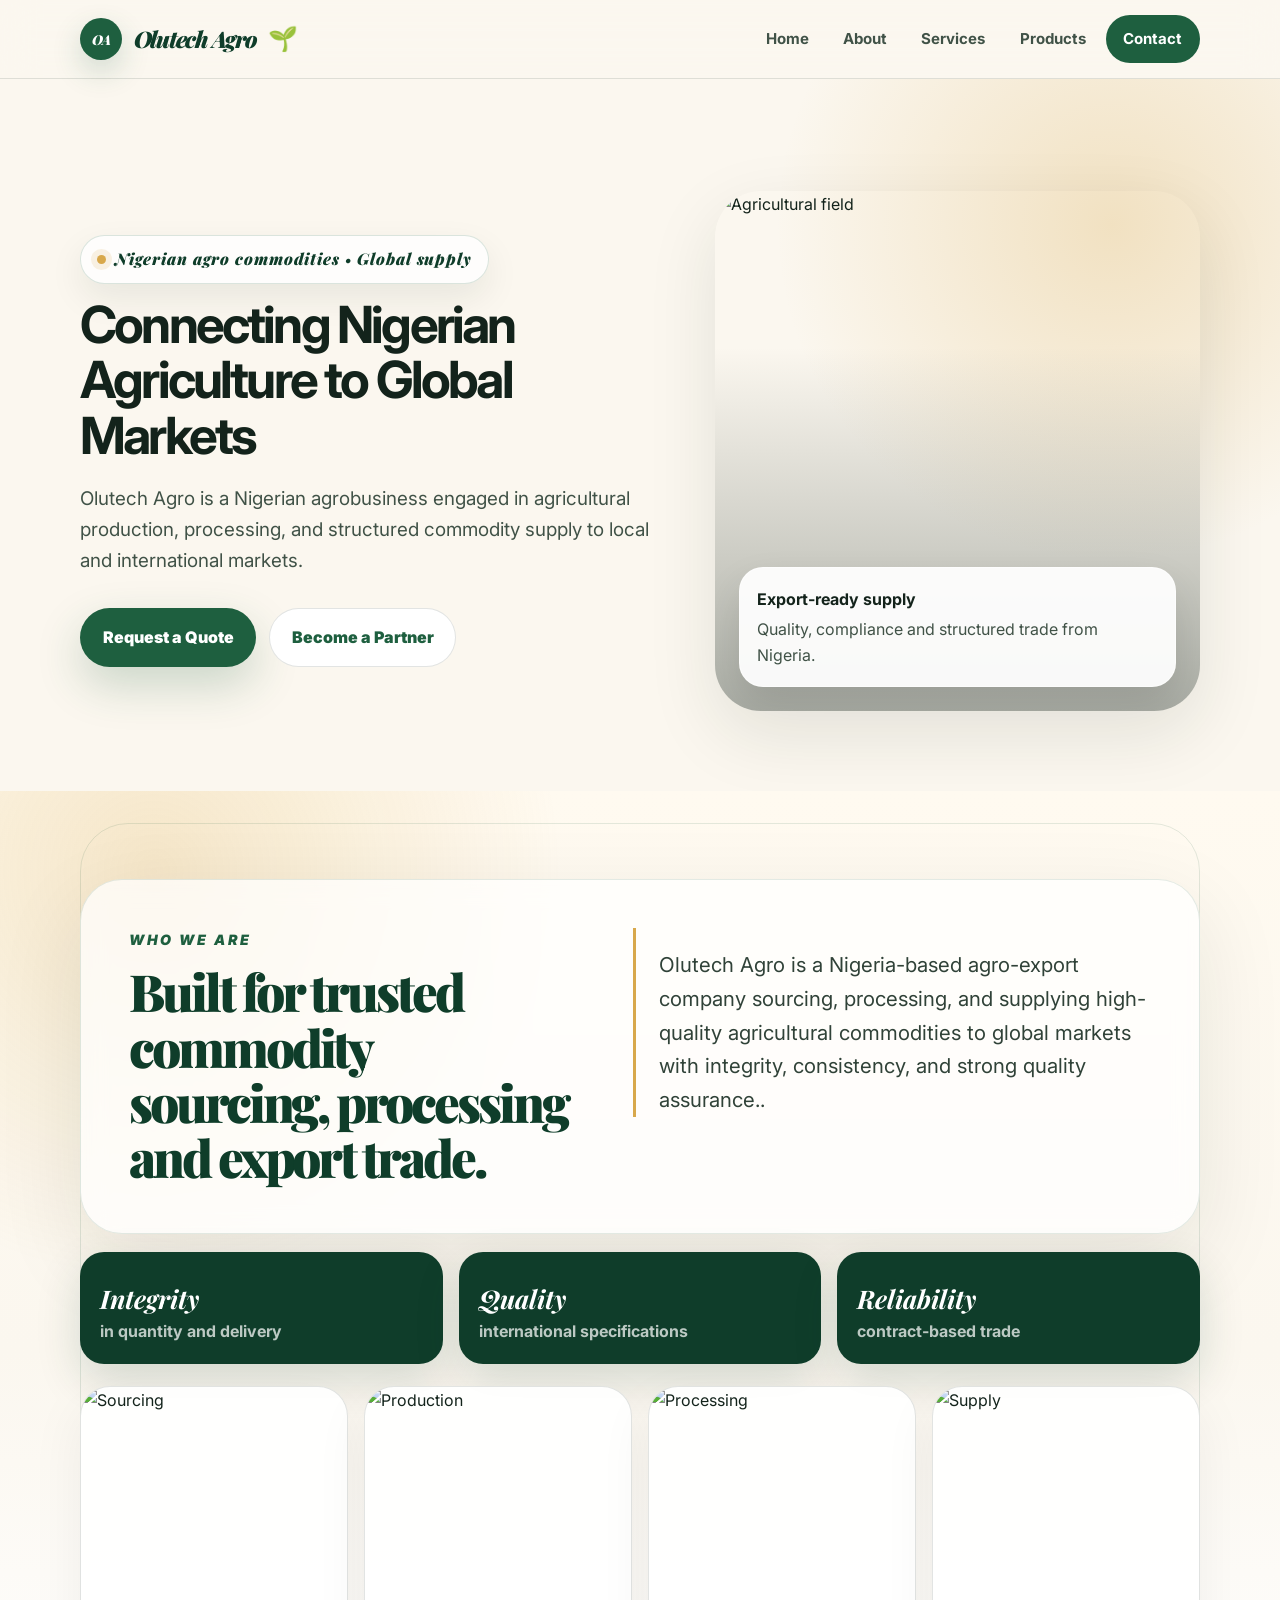
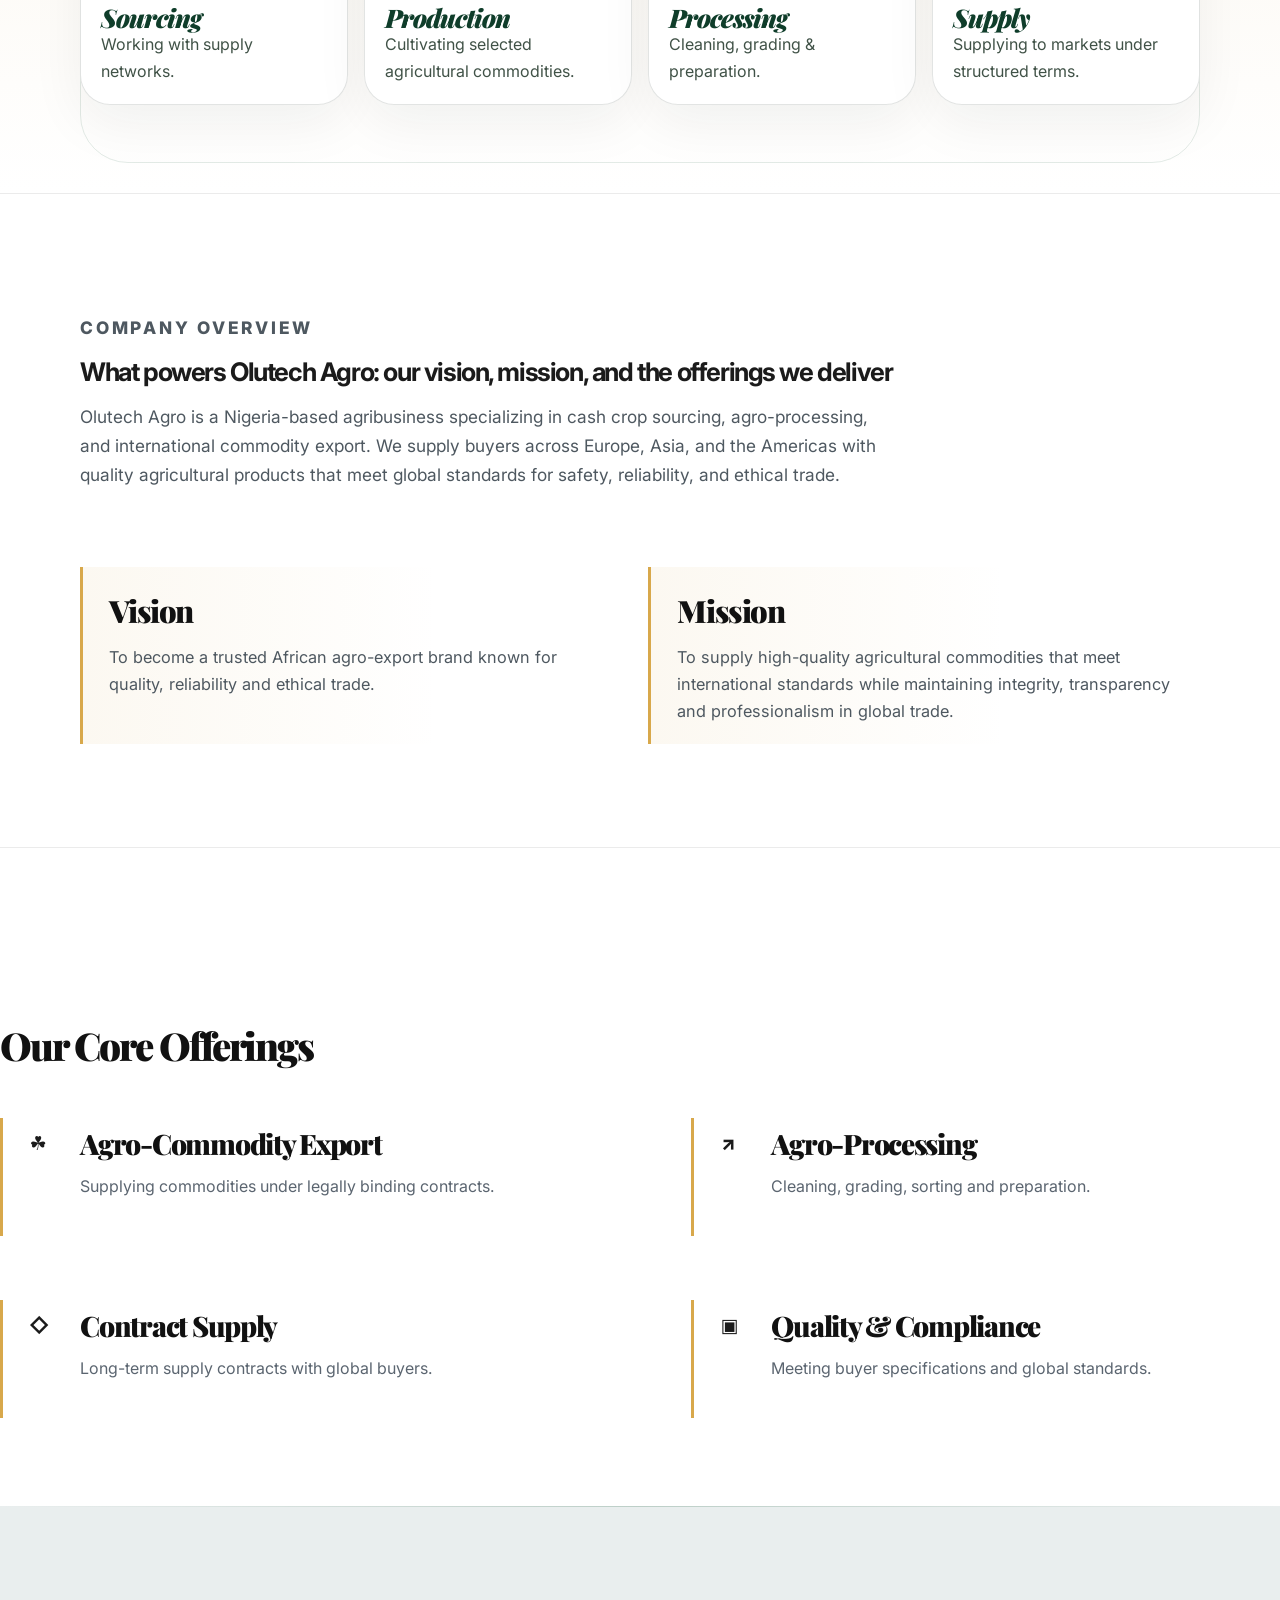
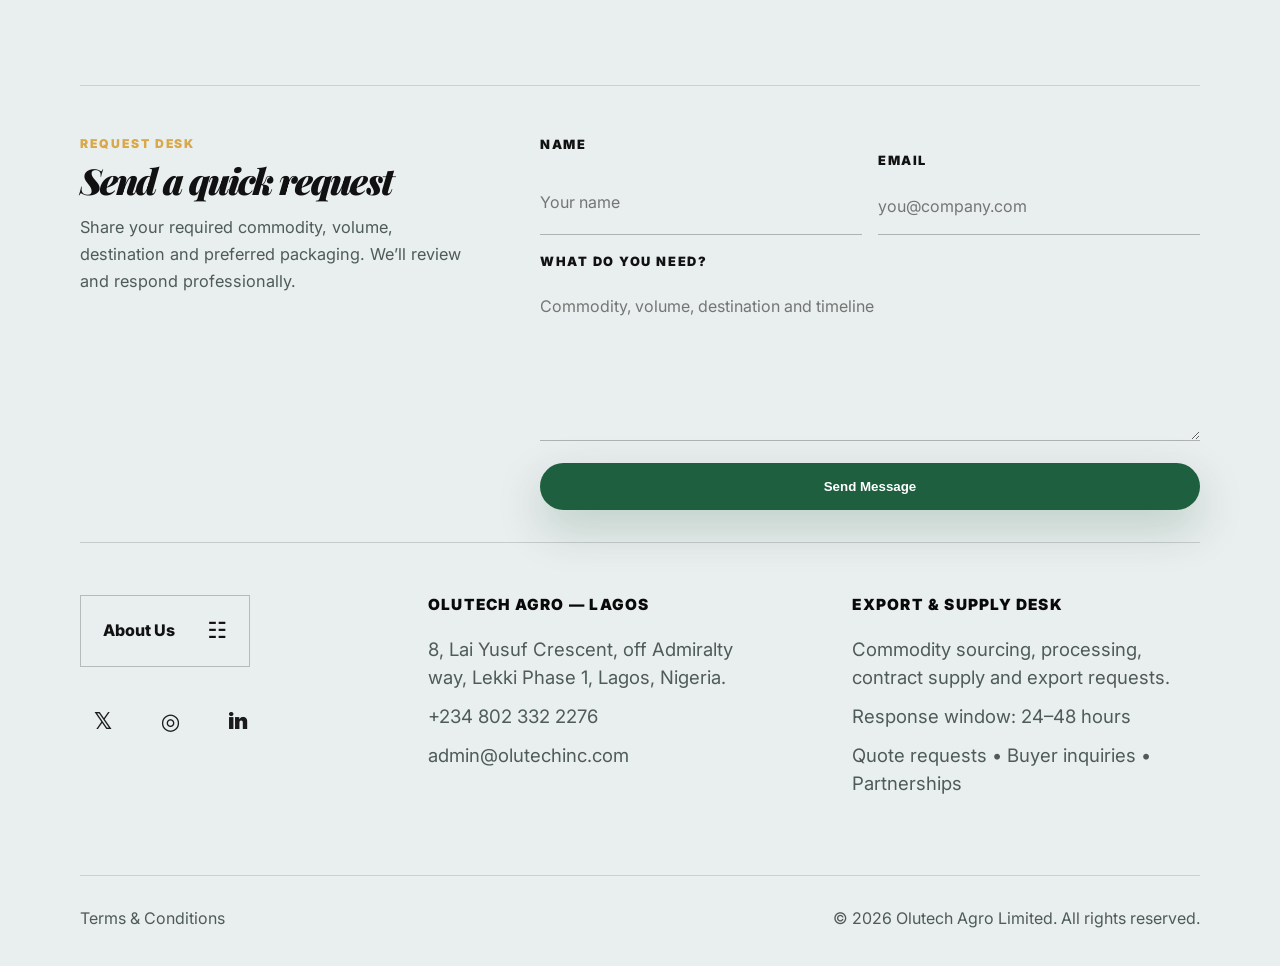
==== commit 1193ba64: "Redesign Olutech Agro website" ====
--- a/index.html
+++ b/index.html
@@ -15,6 +15,7 @@
       <a class="logo" href="index.html" aria-label="Olutech Agro home">
         <span class="logo-mark">OA</span>
         <span class="logo-text">Olutech Agro</span>
+        <span style="font-size: 24px;">🌱</span>
       </a>
       <button class="nav-toggle" type="button" aria-label="Open navigation" aria-expanded="false" data-nav-toggle>
         <span></span><span></span><span></span>
@@ -22,8 +23,8 @@
       <nav class="nav-links" data-nav-links>
         <a href="#home">Home</a>
         <a href="#about">About</a>
+         <a href="#services">Services</a>
         <a href="products.html">Products</a>
-        <a href="#services">Services</a>
         <a href="#contact" class="nav-cta">Contact</a>
       </nav>
     </div>
@@ -59,7 +60,7 @@
           <h2>Built for trusted commodity sourcing, processing and export trade.</h2>
         </div>
         <div class="section-copy reveal">
-          <p>Olutech Agro is a Nigeria-based agro-commodity sourcing and export company committed to delivering standardized, high-quality agricultural products to global markets. We bridge Nigerian agricultural potential with international buyers through integrity, quality assurance and professional trade practices.</p>
+          <p>Olutech Agro is a Nigeria-based agro-export company sourcing, processing, and supplying high-quality agricultural commodities to global markets with integrity, consistency, and strong quality assurance..</p>
         </div>
       </div>
 
@@ -114,27 +115,34 @@
       </div>
     </section>
 
-    <section class="section section-tinted">
-      <div class="container about-panel reveal">
-        <div>
-          <p class="eyebrow">Company Overview</p>
-          <h2>Cash crop sourcing, agro-processing and international export trade.</h2>
-        </div>
-        <div class="about-info">
-          <article class="about-card">
-            <span class="mini-icon">◎</span>
-            <h3>Vision</h3>
+    <section id="company-overview" class="section company-overview-section">
+      <div class="container mayana-overview reveal">
+        <div class="overview-hero">
+          <p class="overview-kicker">Company Overview</p>
+          <h3>What powers Olutech Agro: our vision, mission, and the offerings we deliver</h3>
+          <p>
+            Olutech Agro is a Nigeria-based agribusiness specializing in cash crop sourcing, agro-processing, and international commodity export. We supply buyers across Europe, Asia, and the Americas with quality agricultural products that meet global standards for safety, reliability, and ethical trade.
+          </p>
+        </div>
+
+        <div class="overview-belief">
+          <article>
+            <span>Vision</span>
             <p>To become a trusted African agro-export brand known for quality, reliability and ethical trade.</p>
           </article>
-          <article class="about-card">
-            <span class="mini-icon">◉</span>
-            <h3>Mission</h3>
+          <article>
+            <span>Mission</span>
             <p>To supply high-quality agricultural commodities that meet international standards while maintaining integrity, transparency and professionalism in global trade.</p>
           </article>
         </div>
-      </div>
-    </section>
-
+
+       
+            </article>
+          </div>
+        </div>
+      </div>
+    </section>
+<!--
     <section class="section values-section">
       <div class="container">
         <div class="section-title reveal">
@@ -149,103 +157,117 @@
           <article class="value-card reveal"><span></span><p>Transparent export process</p></article>
         </div>
       </div>
-    </section>
+    </section>-->
 
     <section id="services" class="section service-section">
-      <div class="container">
-        <div class="section-title reveal">
-          <p class="eyebrow">Our Services</p>
-          <h2>Practical support across the export supply chain.</h2>
-        </div>
-        <div class="services-grid">
-          <article class="service-card reveal">
-            <span class="service-icon">↗</span>
-            <h3>Agro-Commodity Export</h3>
+       <div class="container mayana-overview reveal"></div>
+       <div class="core-offerings">
+          <h3>Our Core Offerings</h3>
+          <div class="offering-grid">
+            <article class="offering-item">
+              <span class="offering-icon" aria-hidden="true">☘</span>
+              <div>
+                 <h4>Agro-Commodity Export</h4>
             <p>Supplying commodities under legally binding contracts.</p>
+              </div>
+            </article>
+            <article class="offering-item">
+              <span class="offering-icon" aria-hidden="true">↗</span>
+              <div>
+                 <h4>Agro-Processing</h4>
+            <p>Cleaning, grading, sorting and preparation.</p>
+              </div>
+            </article>
+            <article class="offering-item">
+              <span class="offering-icon" aria-hidden="true">◇</span>
+              <div>
+                <h4>Contract Supply</h4>
+            <p>Long-term supply contracts with global buyers.</p>
+              </div>
+            </article>
+            <article class="offering-item">
+              <span class="offering-icon" aria-hidden="true">▣</span>
+              <div>
+                <h4>Quality & Compliance</h4>
+            <p>Meeting buyer specifications and global standards.</p>
+              </div>
           </article>
-          <article class="service-card reveal">
-            <span class="service-icon">✦</span>
-            <h3>Agro-Processing</h3>
-            <p>Cleaning, grading, sorting and preparation.</p>
-          </article>
-          <article class="service-card reveal">
-            <span class="service-icon">◆</span>
-            <h3>Contract Supply</h3>
-            <p>Long-term supply contracts with global buyers.</p>
-          </article>
-          <article class="service-card reveal">
-            <span class="service-icon">✓</span>
-            <h3>Quality & Compliance</h3>
-            <p>Meeting buyer specifications and global standards.</p>
-          </article>
-        </div>
-      </div>
-    </section>
-
-    <section class="container callout reveal">
-      <div>
-        <p class="eyebrow">Partnership</p>
-        <h2>Need a reliable agro-export partner?</h2>
-        <p>📩 Request a Quote Today</p>
-      </div>
-      <a class="btn btn-secondary" href="#contact">Talk to Us</a>
-    </section>
-
-    <section id="contact" class="section contact-section">
-      <div class="container contact-grid">
-        <div class="contact-copy reveal">
-          <p class="eyebrow">Get in Touch</p>
-          <h3>Let’s structure your next agro-commodity supply request.</h3>
-          <p>Tell us what you need we’ll respond with next steps and an estimate.</p>
-          <div class="contact-card contact-details">
-            <p class="contact-label">Direct contact</p>
-            <h3>Reach us</h3>
-            <ul class="contact-info">
-              <li><span>Email</span><a href="mailto:info@olutechinc.com">info@olutechinc.com</a></li>
-              <li><span>Primary Phone</span><a href="tel:+2348023322276">+234 8023322276</a></li>
-              <li><span>Secondary Phone</span><a href="tel:+2348082406012">+234 8082406012</a></li>
-              <li><span>Additional Phone</span><a href="tel:+1(469)774-5558">+1(469)774-5558</a></li>
-              <li><span>Location</span>8B, Lai, Yusuf Crescent, Lekki Phase 1, Lagos, Nigeria.
-</li>
-            </ul>
-            <div class="social-links" aria-label="Social links">
-              <a href="#" aria-label="LinkedIn">in</a>
-              <a href="#" aria-label="Twitter">x</a>
-              <a href="#" aria-label="Facebook">f</a>
-              <a href="#" aria-label="Instagram">ig</a>
+        </div>
+      </div>
+    </section>
+
+
+   
+    <section id="contact" class="section contact-section contact-section-mayana">
+      <div class="container contact-mayana-wrap">
+
+
+       
+          <div class="contact-mayana-form-row">
+            <div class="contact-form-copy">
+              <p class="contact-label">Request desk</p>
+              <h3>Send a quick request</h3>
+              <p>Share your required commodity, volume, destination and preferred packaging. We’ll review and respond professionally.</p>
             </div>
-          </div>
-        </div>
-
-        <form class="contact-card contact-form reveal" action="https://formspree.io/f/mvzzgobj" method="POST" aria-label="Contact form" id="contact-form">
-          <p class="contact-label">Request desk</p>
-          <h3>Quick request</h3>
-          <div class="field">
-            <label for="name">Name</label>
-            <input id="name" name="name" type="text" placeholder="Your name" required />
-          </div>
-          <div class="field">
-            <label for="email">Email</label>
-            <input id="email" name="email" type="email" placeholder="you@company.com" required />
-          </div>
-          <div class="field">
-            <label for="message">What do you need?</label>
-            <textarea id="message" name="message" rows="5" placeholder="Briefly describe your project or issue" required></textarea>
-          </div>
-          <button class="btn btn-primary" type="submit">Send Message</button>
-          <p class="form-note muted" id="form-note" role="status" aria-live="polite"></p>
-        </form>
+
+            <form class="contact-form contact-form-minimal" action="https://formspree.io/f/mvzzgobj" method="POST" aria-label="Contact form" id="contact-form">
+              <div class="field-row">
+                <div class="field">
+                  <label for="name">Name</label>
+                  <input id="name" name="name" type="text" placeholder="Your name" required />
+                </div>
+                <div class="field">
+                  <label for="email">Email</label>
+                  <input id="email" name="email" type="email" placeholder="you@company.com" required />
+                </div>
+              </div>
+              <div class="field">
+                <label for="message">What do you need?</label>
+                <textarea id="message" name="message" rows="5" placeholder="Commodity, volume, destination and timeline" required></textarea>
+              </div>
+              <button class="btn btn-primary" type="submit">Send Message</button>
+              <p class="form-note muted" id="form-note" role="status" aria-live="polite"></p>
+            </form>
+          </div>
+ <div class="contact-mayana-panel reveal" aria-label="Olutech Agro contact information">
+          <div class="contact-mayana-top">
+            <div class="contact-action-block">
+              <a class="about-contact-btn" href="#about">
+                <span>About Us</span>
+                <span aria-hidden="true">☷</span>
+              </a>
+              <div class="contact-socials" aria-label="Social links">
+                <a href="#" aria-label="X / Twitter">𝕏</a>
+                <a href="#" aria-label="Instagram">◎</a>
+                <a href="#" aria-label="LinkedIn">in</a>
+              </div>
+            </div>
+
+            <address class="contact-office">
+              <h3>OLUTECH AGRO — LAGOS</h3>
+              <p>8, Lai Yusuf Crescent, off Admiralty way, Lekki Phase 1, Lagos, Nigeria.</p>
+              <p><a href="tel:+2347066422900">+234 802 332 2276</a></p>
+              <p><a href="mailto:admin@computelng.com">admin@olutechinc.com</a></p>
+            </address>
+
+            <address class="contact-office">
+              <h3>EXPORT & SUPPLY DESK</h3>
+              <p>Commodity sourcing, processing, contract supply and export requests.</p>
+              <p>Response window: 24–48 hours</p>
+              <p>Quote requests • Buyer inquiries • Partnerships</p>
+            </address>
+          </div>
+
+          <div class="contact-mayana-bottom">
+            <a href="#" class="terms-link">Terms &amp; Conditions</a>
+            <p>© 2026 Olutech Agro Limited. All rights reserved.</p>
+          </div>
+        </div>
       </div>
     </section>
   </main>
 
-  <footer class="footer">
-    <div class="container footer-flex">
-      <p>© 2026 Olutech Agro Limited. All Rights Reserved.</p>
-      <a href="#home">Back to top</a>
-    </div>
-  </footer>
 
   <script src="main.js"></script>
 </body>
-</html>
+</html>
--- a/main.css
+++ b/main.css
@@ -398,3 +398,522 @@
   .about-signature { grid-template-columns: 1fr; }
   .section-tinted .about-panel { border-radius: 30px; }
 }
+
+
+/* ===== Mayana-format company overview section ===== */
+.company-overview-section {
+  background: #fff;
+  color: #1b1b1b;
+  padding: clamp(5.5rem, 8vw, 8rem) 0;
+  border-top: 1px solid rgba(0, 0, 0, .08);
+  border-bottom: 1px solid rgba(0, 0, 0, .08);
+}
+
+.mayana-overview {
+  max-width: 1280px;
+}
+
+.overview-hero {
+  max-width: 950px;
+}
+
+.overview-kicker {
+  font-family: 'Inter', system-ui, sans-serif;
+  font-size: .78rem;
+  font-weight: 800;
+  letter-spacing: .16em;
+  text-transform: uppercase;
+  color: var(--gold);
+  margin-bottom: 1rem;
+}
+
+.overview-hero h2 {
+  font-family: 'Playfair Display', Georgia, serif;
+  font-weight: 900;
+  font-size: clamp(3rem, 6.4vw, 5.9rem);
+  line-height: .97;
+  letter-spacing: -.065em;
+  color: #1c1c1c;
+  max-width: 1080px;
+}
+
+.overview-hero p {
+  margin-top: 1rem;
+  max-width: 820px;
+  color: #4e5860;
+  font-size: clamp(1.04rem, 1.35vw, 1.28rem);
+  line-height: 1.7;
+}
+
+.overview-belief {
+  display: grid;
+  grid-template-columns: repeat(2, minmax(0, 1fr));
+  gap: 1rem;
+  margin-top: clamp(3rem, 6vw, 5.8rem);
+  max-width: 1120px;
+}
+
+.overview-belief article {
+  border-left: 3px solid var(--gold);
+  padding: 1.2rem 1.2rem 1.2rem 1.65rem;
+  background: linear-gradient(90deg, rgba(216, 168, 75, .08), transparent 65%);
+}
+
+.overview-belief span {
+  display: block;
+  font-family: 'Playfair Display', Georgia, serif;
+  font-size: clamp(1.45rem, 2.4vw, 2.1rem);
+  font-weight: 900;
+  letter-spacing: -.045em;
+  color: #111;
+  margin-bottom: .5rem;
+}
+
+.overview-belief p {
+  color: #4e5860;
+  max-width: 520px;
+  font-size: 1.02rem;
+}
+
+.core-offerings {
+  margin-top: clamp(4rem, 7vw, 6.8rem);
+}
+
+.core-offerings > h3 {
+  font-family: 'Playfair Display', Georgia, serif;
+  font-size: clamp(2rem, 3vw, 3rem);
+  font-weight: 900;
+  letter-spacing: -.055em;
+  color: #111;
+  margin-bottom: clamp(2rem, 4vw, 3.2rem);
+}
+
+.offering-grid {
+  display: grid;
+  grid-template-columns: repeat(2, minmax(0, 1fr));
+  column-gap: clamp(3rem, 8vw, 8rem);
+  row-gap: clamp(2.8rem, 5vw, 4.7rem);
+}
+
+.offering-item {
+  display: grid;
+  grid-template-columns: 34px 1fr;
+  gap: 1.05rem;
+  padding: .7rem 0 .85rem 1.65rem;
+  border-left: 3px solid var(--gold);
+  min-height: 118px;
+}
+
+.offering-icon {
+  color: #1b1b1b;
+  font-size: 1.2rem;
+  line-height: 1.55;
+  font-weight: 800;
+}
+
+.offering-item h4 {
+  font-family: 'Playfair Display', Georgia, serif;
+  font-size: clamp(1.55rem, 2.2vw, 2.15rem);
+  font-weight: 900;
+  letter-spacing: -.045em;
+  color: #111;
+  margin-bottom: .85rem;
+}
+
+.offering-item p {
+  color: #5b6570;
+  font-size: clamp(1rem, 1.2vw, 1.15rem);
+  line-height: 1.7;
+}
+
+/* ===== Professional export product cards ===== */
+.products-section {
+  background:
+    radial-gradient(circle at 10% 10%, rgba(216, 168, 75, .12), transparent 26%),
+    linear-gradient(180deg, #fff 0%, #fbf7ef 100%);
+}
+
+.products-section .section-title {
+  max-width: 850px;
+}
+
+.products-grid {
+  gap: clamp(1.1rem, 2vw, 1.6rem);
+}
+
+.products-section .product-card {
+  position: relative;
+  display: flex;
+  flex-direction: column;
+  padding: .85rem;
+  border-radius: 34px;
+  border: 1px solid rgba(19, 35, 27, .12);
+  background:
+    linear-gradient(180deg, rgba(255,255,255,.98), rgba(255,255,255,.9)),
+    var(--cream);
+  box-shadow: 0 18px 50px rgba(19,35,27,.08);
+  overflow: hidden;
+}
+
+.products-section .product-card::before {
+  content: "Export grade";
+  position: absolute;
+  z-index: 2;
+  top: 1.15rem;
+  left: 1.15rem;
+  padding: .42rem .75rem;
+  border-radius: 999px;
+  background: rgba(255, 255, 255, .92);
+  color: var(--green-2);
+  border: 1px solid rgba(30,95,63,.16);
+  box-shadow: 0 10px 24px rgba(0,0,0,.08);
+  font-size: .72rem;
+  font-weight: 900;
+  letter-spacing: .08em;
+  text-transform: uppercase;
+}
+
+.products-section .product-card::after {
+  content: "";
+  position: absolute;
+  inset: auto 1.1rem 0 1.1rem;
+  height: 4px;
+  border-radius: 999px 999px 0 0;
+  background: linear-gradient(90deg, var(--green), var(--gold));
+  opacity: .85;
+}
+
+.products-section .product-card img {
+  width: 100%;
+  height: 245px;
+  object-fit: cover;
+  border-radius: 26px;
+  background: var(--cream-2);
+  box-shadow: inset 0 0 0 1px rgba(19,35,27,.08);
+}
+
+.products-section .product-body {
+  padding: 1.25rem .7rem .9rem;
+  display: flex;
+  flex-direction: column;
+  gap: .65rem;
+  flex: 1;
+}
+
+.products-section .product-body h4 {
+  font-family: 'Playfair Display', Georgia, serif;
+  text-align: center;
+  color: var(--green-2);
+  font-size: clamp(1.45rem, 2vw, 1.85rem);
+  font-weight: 900;
+  line-height: 1.05;
+  letter-spacing: -.045em;
+  margin: .1rem 0 .35rem;
+  padding: 0 .45rem .8rem;
+  border-bottom: 1px solid rgba(19,35,27,.10);
+}
+
+.products-section .product-body p {
+  display: grid;
+  gap: .25rem;
+  margin: 0;
+  padding: .78rem .9rem;
+  border: 1px solid rgba(19,35,27,.10);
+  border-radius: 18px;
+  background: rgba(251, 247, 239, .72);
+  color: #46574e;
+  font-size: .95rem;
+  line-height: 1.45;
+}
+
+.products-section .product-body strong {
+  color: var(--green-2);
+  font-size: .72rem;
+  line-height: 1;
+  letter-spacing: .12em;
+  text-transform: uppercase;
+  font-weight: 900;
+}
+
+.products-section .product-card:hover {
+  transform: translateY(-8px);
+  box-shadow: 0 26px 80px rgba(19,35,27,.14);
+  border-color: rgba(30,95,63,.24);
+}
+
+@media (max-width: 900px) {
+  .overview-belief,
+  .offering-grid {
+    grid-template-columns: 1fr;
+  }
+
+  .company-overview-section {
+    padding: 4.5rem 0;
+  }
+
+  .overview-hero h2 {
+    font-size: clamp(2.75rem, 12vw, 4.4rem);
+  }
+}
+
+@media (max-width: 760px) {
+  .offering-item {
+    grid-template-columns: 28px 1fr;
+    padding-left: 1rem;
+  }
+
+  .products-section .product-card img {
+    height: 220px;
+  }
+}
+
+/* ===== Product page title-first card adjustment ===== */
+.products-section .product-card::before {
+  content: none;
+}
+
+.products-section .product-name {
+  order: 0;
+  font-family: 'Playfair Display', Georgia, serif;
+  text-align: center;
+  color: var(--green-2);
+  font-size: clamp(1.45rem, 2vw, 1.85rem);
+  font-weight: 900;
+  line-height: 1.06;
+  letter-spacing: -.045em;
+  margin: 0;
+  padding: .55rem .7rem .75rem;
+  border-bottom: 1px solid rgba(19,35,27,.10);
+}
+
+.products-section .product-name::after {
+  content: "Export grade";
+  display: block;
+  width: fit-content;
+  margin: .65rem auto 0;
+  padding: .38rem .72rem;
+  border-radius: 999px;
+  background: rgba(216, 168, 75, .15);
+  color: var(--green-2);
+  border: 1px solid rgba(216, 168, 75, .28);
+  font-family: 'Inter', system-ui, sans-serif;
+  font-size: .68rem;
+  font-style: normal;
+  font-weight: 900;
+  letter-spacing: .12em;
+  text-transform: uppercase;
+}
+
+.products-section .product-card img {
+  order: 1;
+  margin-top: .95rem;
+}
+
+.products-section .product-body {
+  order: 2;
+}
+
+.products-section .product-body h4 {
+  display: none;
+}
+.contact-section-mayana {
+  background: #e9eeee;
+  color: #181818;
+  padding: clamp(4.5rem, 8vw, 7rem) 0 0;
+}
+.contact-mayana-wrap { width: min(1120px, calc(100% - 48px)); }
+.contact-mayana-intro {
+  max-width: 860px;
+  margin-bottom: clamp(2.2rem, 5vw, 4rem);
+}
+.contact-mayana-intro .eyebrow {
+  color: var(--green-2);
+  letter-spacing: .16em;
+}
+.contact-mayana-intro h2 {
+  max-width: 980px;
+  font-family: 'Playfair Display', Georgia, serif;
+  font-size: clamp(2.4rem, 5.6vw, 5.6rem);
+  font-weight: 900;
+  line-height: .98;
+  letter-spacing: -.065em;
+  color: #181818;
+}
+.contact-mayana-intro p:not(.eyebrow) {
+  max-width: 760px;
+  margin-top: 1rem;
+  color: #4d5854;
+  font-size: clamp(1.05rem, 1.6vw, 1.35rem);
+  line-height: 1.7;
+}
+.contact-mayana-panel {
+  border-top: 1px solid rgba(24, 24, 24, .16);
+  padding-top: clamp(2rem, 4vw, 3.2rem);
+}
+.contact-mayana-top {
+  display: grid;
+  grid-template-columns: minmax(190px, .78fr) minmax(260px, 1fr) minmax(260px, 1fr);
+  gap: clamp(2rem, 6vw, 5.5rem);
+  align-items: start;
+}
+.contact-action-block {
+  display: grid;
+  gap: 2rem;
+  justify-items: start;
+}
+.about-contact-btn {
+  min-width: 170px;
+  min-height: 72px;
+  display: inline-flex;
+  align-items: center;
+  justify-content: space-between;
+  gap: 1.35rem;
+  padding: 1rem 1.35rem;
+  border: 1px solid rgba(24, 24, 24, .24);
+  background: transparent;
+  color: #111;
+  font-weight: 800;
+  font-size: 1rem;
+  transition: background var(--transition), color var(--transition), transform var(--transition);
+}
+.about-contact-btn:hover {
+  background: #111;
+  color: #fff;
+  transform: translateY(-2px);
+}
+.about-contact-btn span:last-child {
+  font-size: 1.4rem;
+  line-height: 1;
+}
+.contact-socials {
+  display: flex;
+  align-items: center;
+  gap: 1.35rem;
+}
+.contact-socials a {
+  width: 46px;
+  height: 46px;
+  display: grid;
+  place-items: center;
+  color: #1b1b1b;
+  border-radius: 999px;
+  font-weight: 900;
+  font-size: 1.4rem;
+  transition: background var(--transition), transform var(--transition);
+}
+.contact-socials a:hover {
+  background: rgba(24, 24, 24, .08);
+  transform: translateY(-2px);
+}
+.contact-office {
+  font-style: normal;
+  color: #2f3a36;
+}
+.contact-office h3 {
+  font-family: 'Inter', system-ui, sans-serif;
+  font-size: .96rem;
+  line-height: 1.3;
+  letter-spacing: .08em;
+  color: #090909;
+  font-weight: 900;
+  margin-bottom: 1.25rem;
+  text-transform: uppercase;
+}
+.contact-office p {
+  max-width: 320px;
+  margin-top: .62rem;
+  font-size: clamp(1.04rem, 1.45vw, 1.28rem);
+  line-height: 1.55;
+  color: #4e5b59;
+}
+.contact-office a { color: inherit; }
+.contact-office a:hover { color: var(--green-2); }
+.contact-mayana-form-row {
+  margin-top: clamp(3rem, 6vw, 5.2rem);
+  border-top: 1px solid rgba(24, 24, 24, .14);
+  padding-top: clamp(2rem, 4vw, 3rem);
+  display: grid;
+  grid-template-columns: .75fr 1.25fr;
+  gap: clamp(1.8rem, 5vw, 4rem);
+  align-items: start;
+}
+.contact-form-copy h3 {
+  font-family: 'Playfair Display', Georgia, serif;
+  font-style: italic;
+  font-weight: 900;
+  font-size: clamp(1.7rem, 2.8vw, 2.8rem);
+  letter-spacing: -.055em;
+  color: #111;
+}
+.contact-form-copy p:not(.contact-label) {
+  margin-top: .9rem;
+  color: #4e5b59;
+  font-size: 1.02rem;
+  max-width: 390px;
+}
+.contact-form-minimal {
+  background: transparent;
+  padding: 0;
+  border: 0;
+  box-shadow: none;
+}
+.field-row {
+  display: grid;
+  grid-template-columns: repeat(2, 1fr);
+  gap: 1rem;
+}
+.contact-form-minimal .field { margin-top: 0; }
+.contact-form-minimal .field + .field,
+.contact-form-minimal .field-row + .field { margin-top: 1rem; }
+.contact-form-minimal label {
+  font-size: .8rem;
+  letter-spacing: .12em;
+  text-transform: uppercase;
+  font-weight: 900;
+  color: #111;
+}
+.contact-form-minimal input,
+.contact-form-minimal textarea {
+  border: 0;
+  border-bottom: 1px solid rgba(24, 24, 24, .28);
+  border-radius: 0;
+  background: transparent;
+  padding: .9rem 0;
+  color: #111;
+}
+.contact-form-minimal input:focus,
+.contact-form-minimal textarea:focus {
+  box-shadow: none;
+  border-color: var(--green-2);
+}
+.contact-form-minimal .btn {
+  margin-top: 1.4rem;
+  min-width: 180px;
+}
+.contact-mayana-bottom {
+  margin-top: clamp(3rem, 6vw, 5rem);
+  border-top: 1px solid rgba(24, 24, 24, .14);
+  padding: 1.8rem 0 2.2rem;
+  display: flex;
+  align-items: center;
+  justify-content: space-between;
+  gap: 1rem;
+  color: #4e5b59;
+  font-size: 1rem;
+}
+.terms-link { color: #4e5b59; }
+.terms-link:hover { color: #111; }
+
+@media (max-width: 900px) {
+  .contact-mayana-top,
+  .contact-mayana-form-row { grid-template-columns: 1fr; }
+  .contact-mayana-top { gap: 2rem; }
+  .contact-action-block { gap: 1.2rem; }
+}
+@media (max-width: 640px) {
+  .contact-section-mayana { padding-top: 4rem; }
+  .contact-mayana-wrap { width: min(100% - 28px, 1120px); }
+  .field-row { grid-template-columns: 1fr; }
+  .contact-mayana-bottom { flex-direction: column; align-items: flex-start; }
+  .about-contact-btn { width: 100%; }
+}
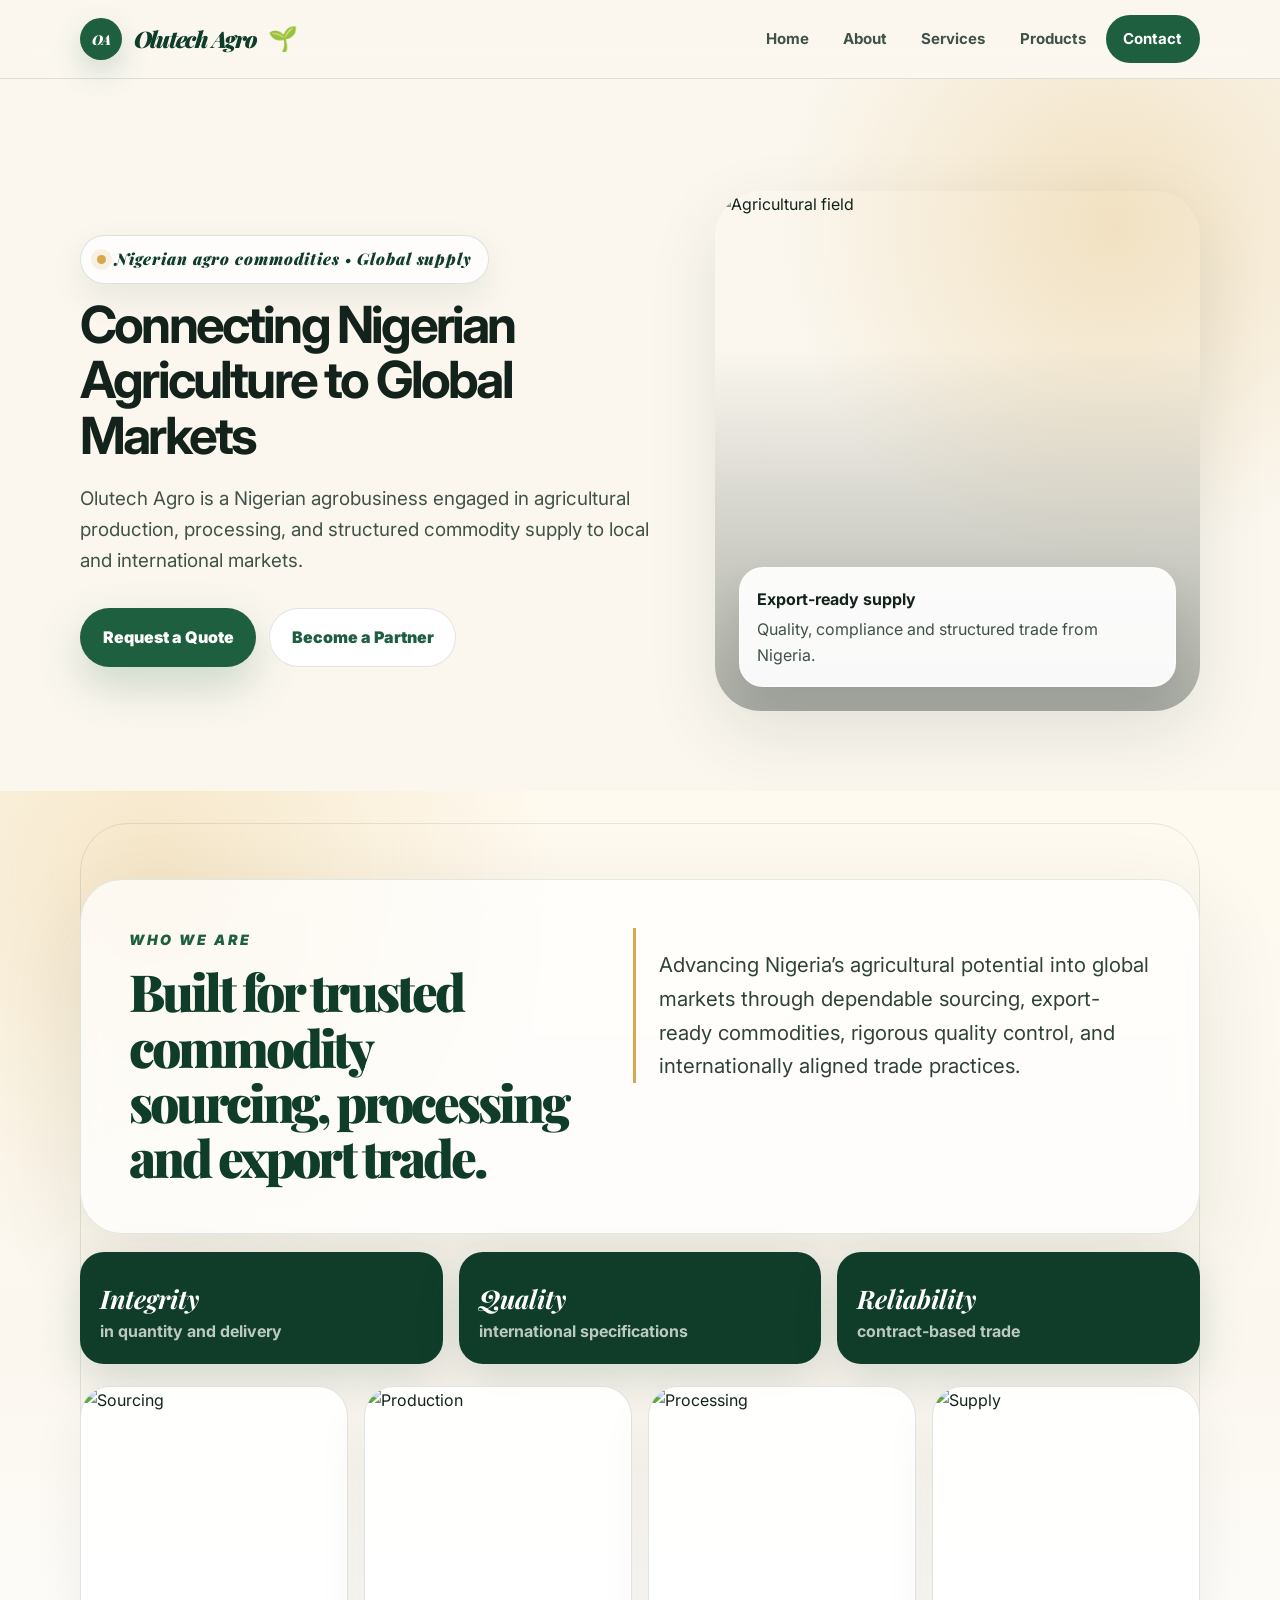
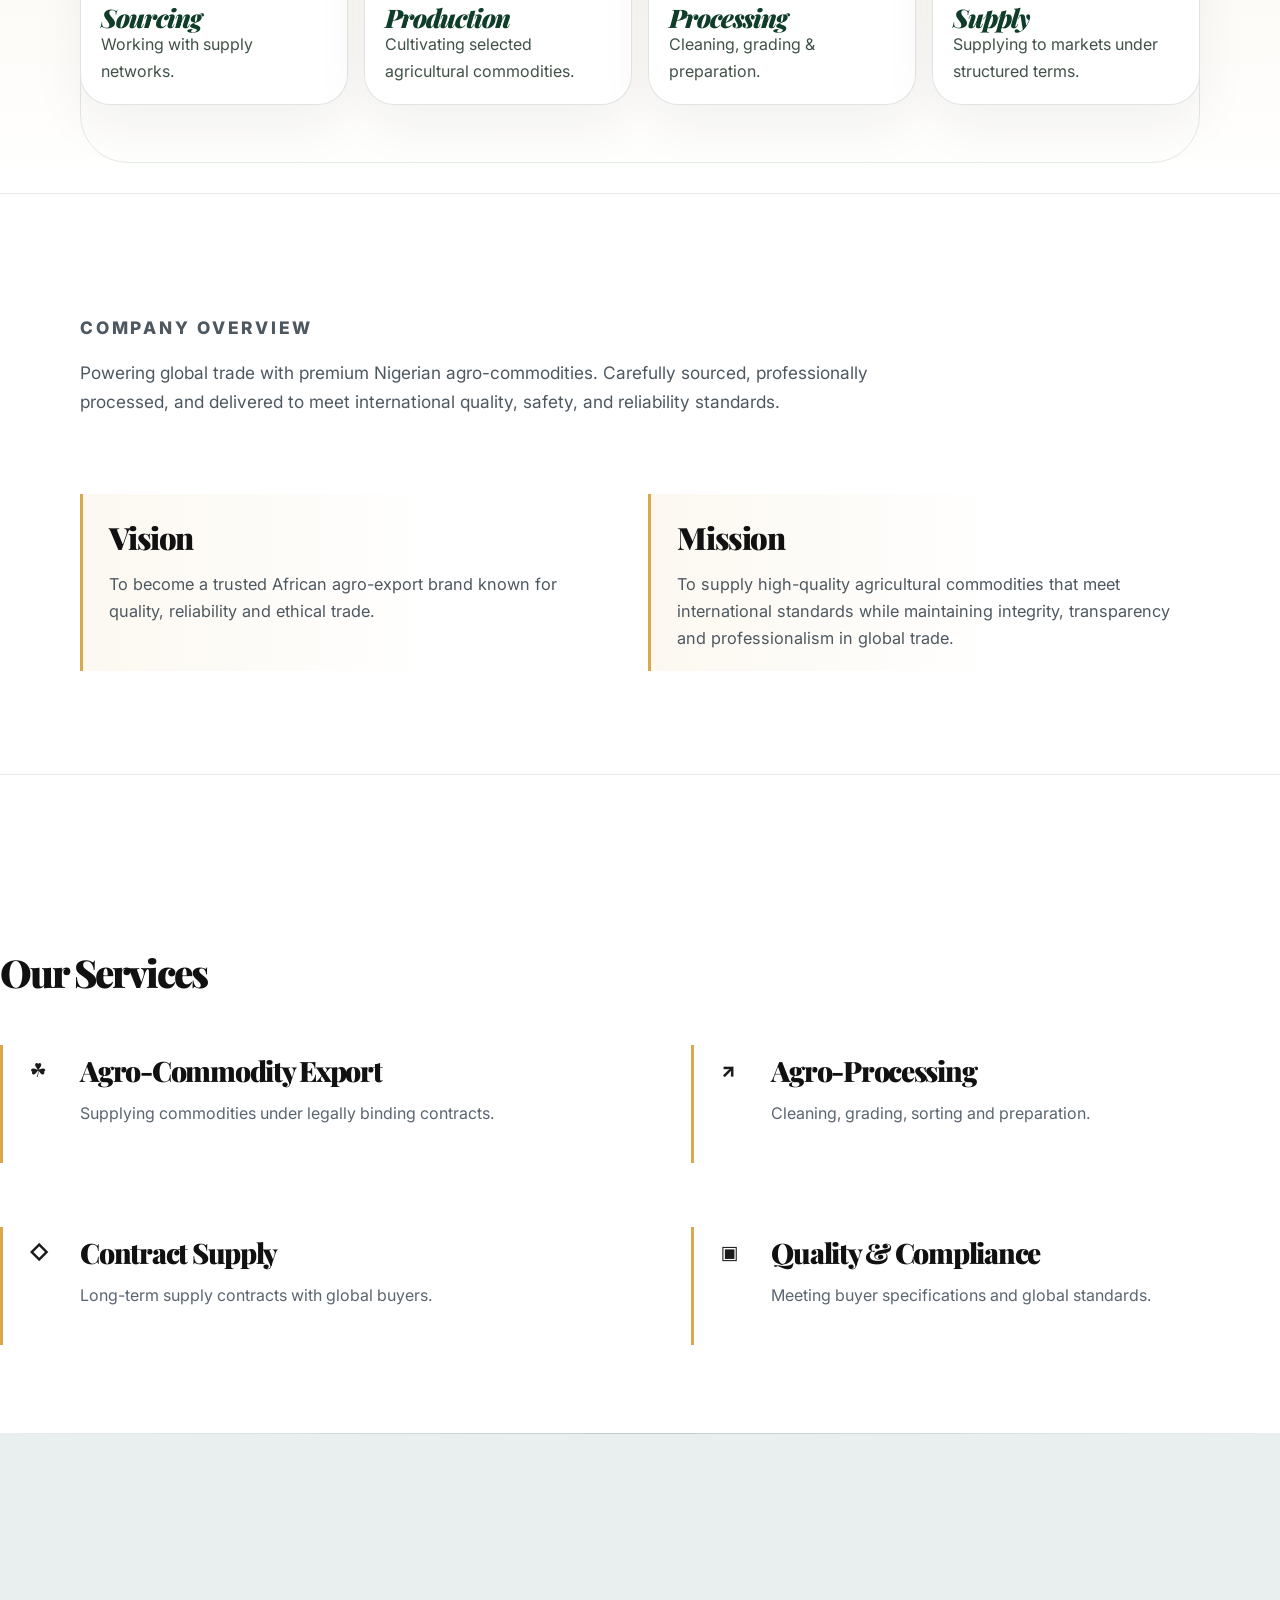
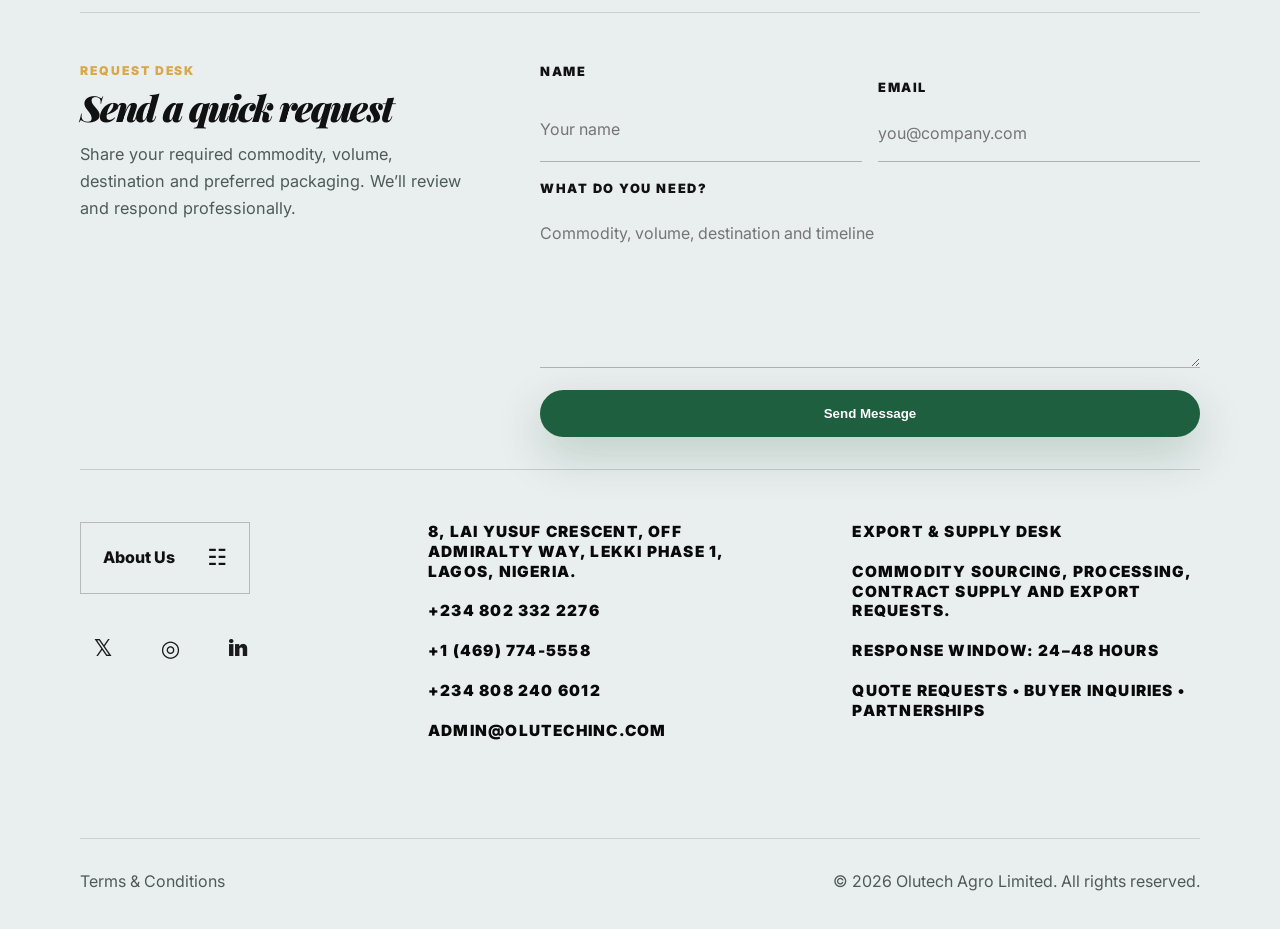
==== commit b947c704: "index layout" ====
--- a/index.html
+++ b/index.html
@@ -60,7 +60,7 @@
           <h2>Built for trusted commodity sourcing, processing and export trade.</h2>
         </div>
         <div class="section-copy reveal">
-          <p>Olutech Agro is a Nigeria-based agro-export company sourcing, processing, and supplying high-quality agricultural commodities to global markets with integrity, consistency, and strong quality assurance..</p>
+          <p>Advancing Nigeria’s agricultural potential into global markets through dependable sourcing, export-ready commodities, rigorous quality control, and internationally aligned trade practices.</p>
         </div>
       </div>
 
@@ -119,10 +119,9 @@
       <div class="container mayana-overview reveal">
         <div class="overview-hero">
           <p class="overview-kicker">Company Overview</p>
-          <h3>What powers Olutech Agro: our vision, mission, and the offerings we deliver</h3>
           <p>
-            Olutech Agro is a Nigeria-based agribusiness specializing in cash crop sourcing, agro-processing, and international commodity export. We supply buyers across Europe, Asia, and the Americas with quality agricultural products that meet global standards for safety, reliability, and ethical trade.
-          </p>
+Powering global trade with premium Nigerian agro-commodities.
+Carefully sourced, professionally processed, and delivered to meet international quality, safety, and reliability standards.          </p>
         </div>
 
         <div class="overview-belief">
@@ -162,7 +161,7 @@
     <section id="services" class="section service-section">
        <div class="container mayana-overview reveal"></div>
        <div class="core-offerings">
-          <h3>Our Core Offerings</h3>
+          <h3>Our Services</h3>
           <div class="offering-grid">
             <article class="offering-item">
               <span class="offering-icon" aria-hidden="true">☘</span>
@@ -210,7 +209,7 @@
               <p>Share your required commodity, volume, destination and preferred packaging. We’ll review and respond professionally.</p>
             </div>
 
-            <form class="contact-form contact-form-minimal" action="https://formspree.io/f/mvzzgobj" method="POST" aria-label="Contact form" id="contact-form">
+            <form class="contact-form contact-form-minimal" action="https://formspree.io/f/xzdwgzey" method="POST" aria-label="Contact form" id="contact-form">
               <div class="field-row">
                 <div class="field">
                   <label for="name">Name</label>
@@ -244,17 +243,18 @@
             </div>
 
             <address class="contact-office">
-              <h3>OLUTECH AGRO — LAGOS</h3>
-              <p>8, Lai Yusuf Crescent, off Admiralty way, Lekki Phase 1, Lagos, Nigeria.</p>
-              <p><a href="tel:+2347066422900">+234 802 332 2276</a></p>
-              <p><a href="mailto:admin@computelng.com">admin@olutechinc.com</a></p>
+              <h3>8, Lai Yusuf Crescent, off Admiralty way, Lekki Phase 1, Lagos, Nigeria.</h3>
+              <h3><a href="tel:+2347066422900">+234 802 332 2276 </a></h3>
+               <h3><a href="tel:+2347066422900">+1 (469) 774-5558</a></h3>
+                <h3><a href="tel:+2347066422900">+234 808 240 6012</a></h3>
+              <h3><a href="mailto:admin@computelng.com">admin@olutechinc.com</a></h3>
             </address>
 
             <address class="contact-office">
               <h3>EXPORT & SUPPLY DESK</h3>
-              <p>Commodity sourcing, processing, contract supply and export requests.</p>
-              <p>Response window: 24–48 hours</p>
-              <p>Quote requests • Buyer inquiries • Partnerships</p>
+              <h3>Commodity sourcing, processing, contract supply and export requests.</h3>
+              <h3>Response window: 24–48 hours</h3>
+              <h3>Quote requests • Buyer inquiries • Partnerships</h3>
             </address>
           </div>
 
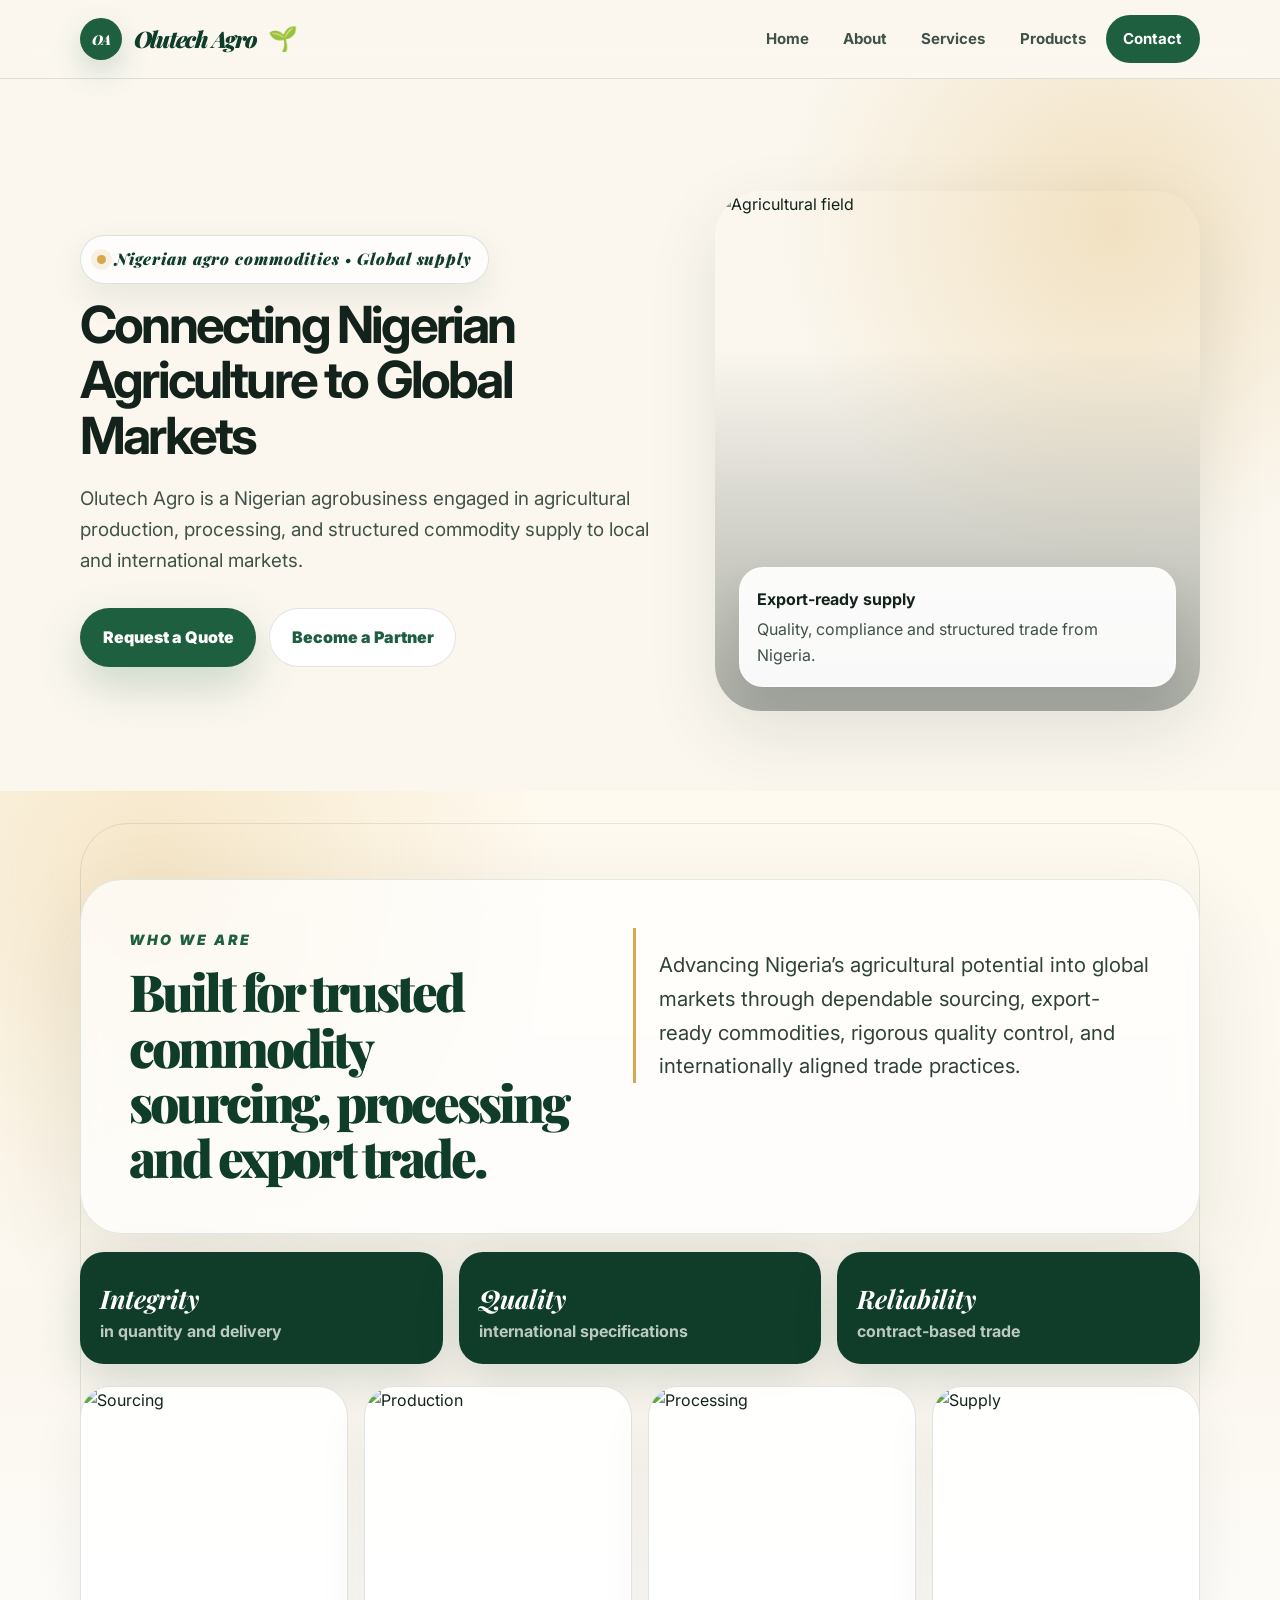
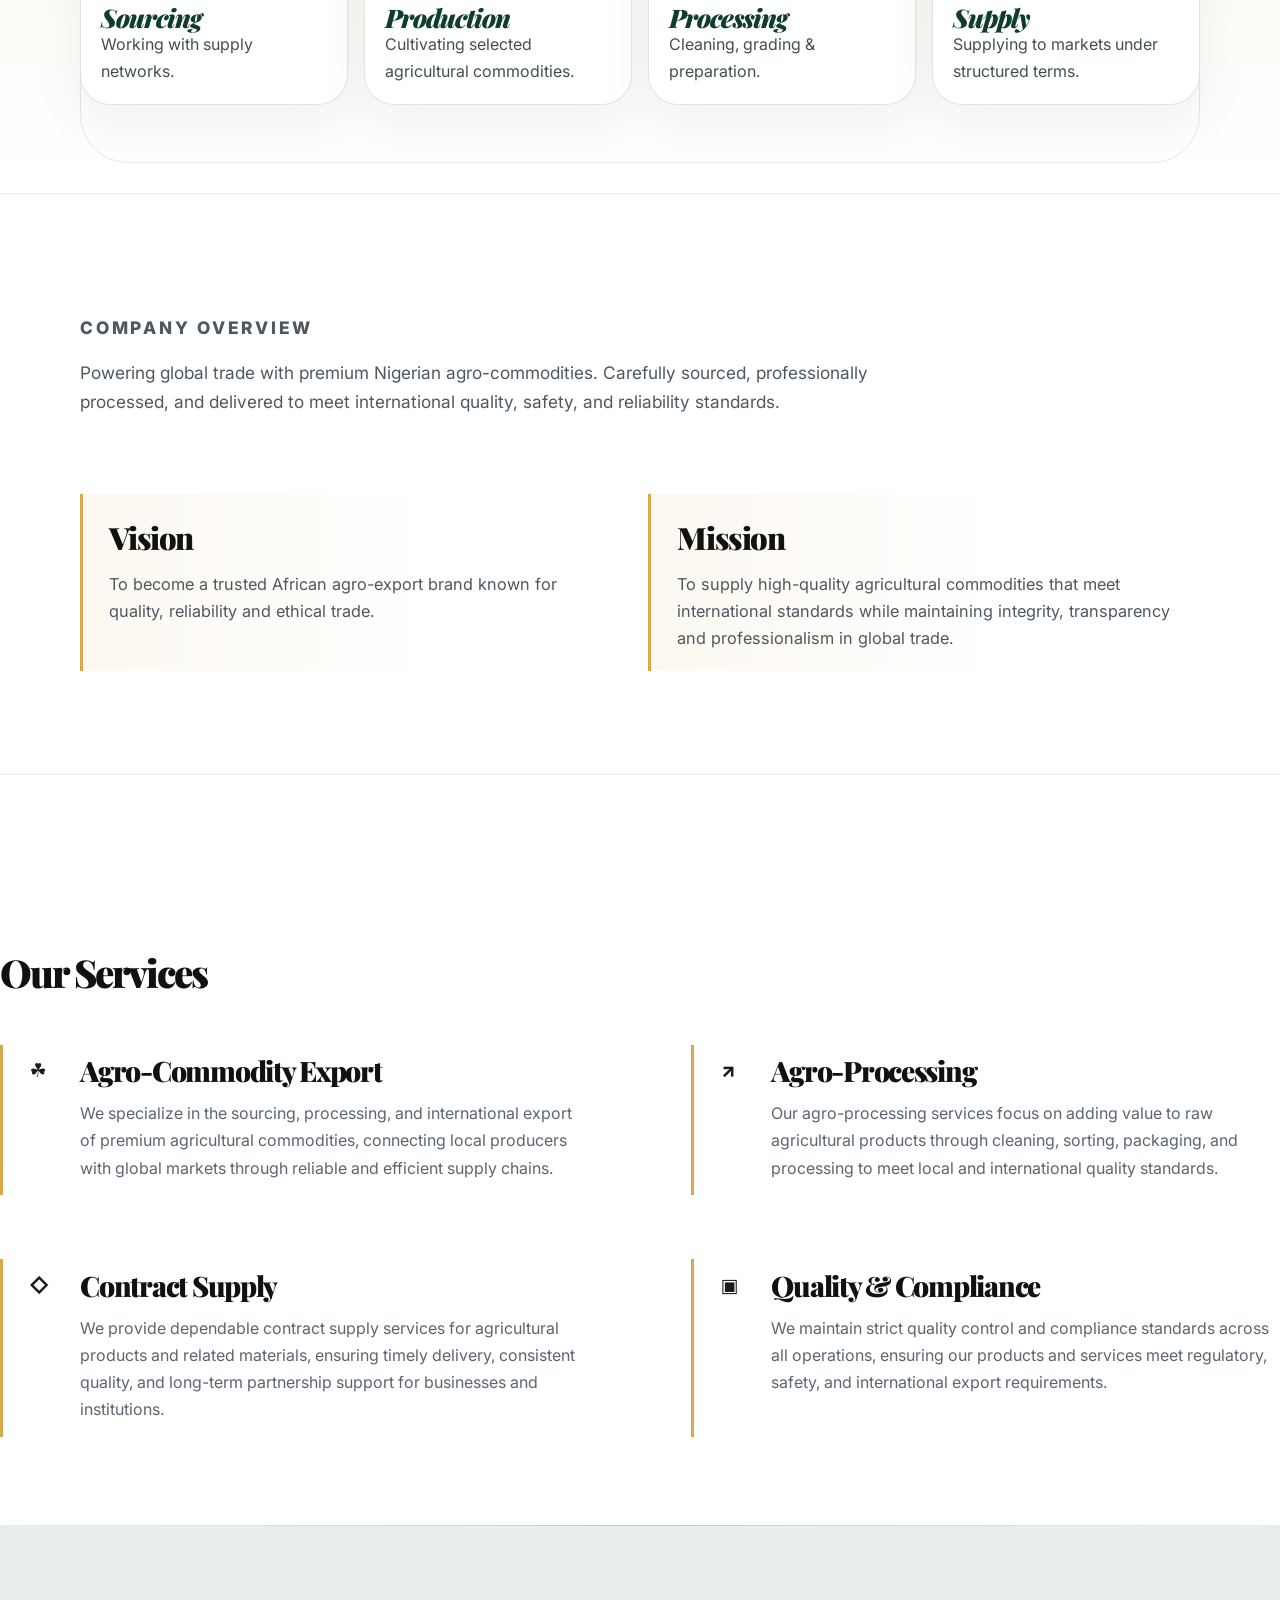
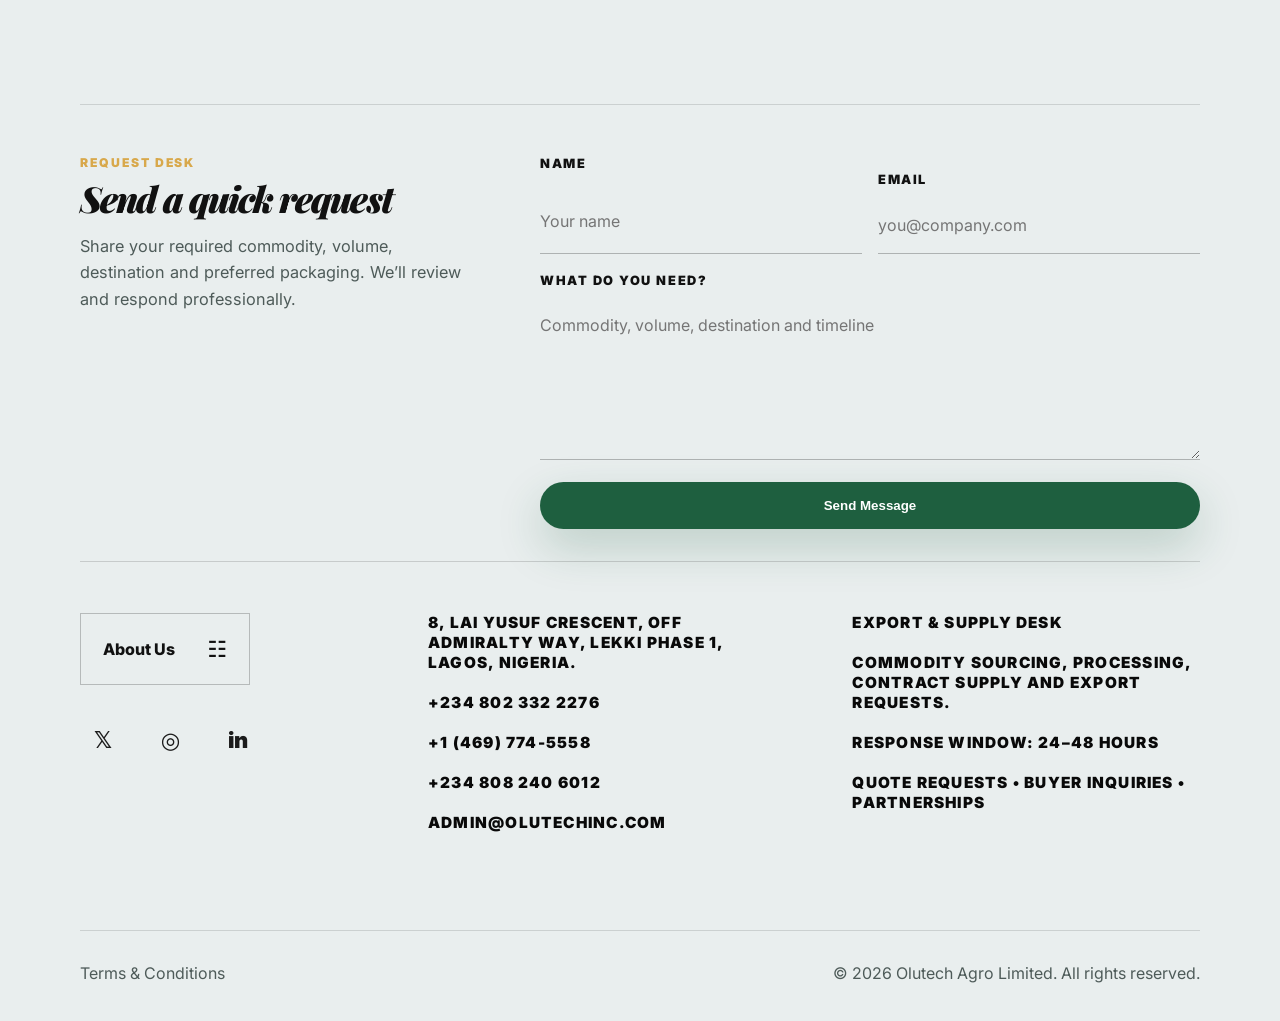
==== commit 51ca2867: "index layout" ====
--- a/index.html
+++ b/index.html
@@ -167,28 +167,28 @@
               <span class="offering-icon" aria-hidden="true">☘</span>
               <div>
                  <h4>Agro-Commodity Export</h4>
-            <p>Supplying commodities under legally binding contracts.</p>
+            <p>We specialize in the sourcing, processing, and international export of premium agricultural commodities, connecting local producers with global markets through reliable and efficient supply chains.</p>
               </div>
             </article>
             <article class="offering-item">
               <span class="offering-icon" aria-hidden="true">↗</span>
               <div>
                  <h4>Agro-Processing</h4>
-            <p>Cleaning, grading, sorting and preparation.</p>
+            <p>Our agro-processing services focus on adding value to raw agricultural products through cleaning, sorting, packaging, and processing to meet local and international quality standards.</p>
               </div>
             </article>
             <article class="offering-item">
               <span class="offering-icon" aria-hidden="true">◇</span>
               <div>
                 <h4>Contract Supply</h4>
-            <p>Long-term supply contracts with global buyers.</p>
+            <p>We provide dependable contract supply services for agricultural products and related materials, ensuring timely delivery, consistent quality, and long-term partnership support for businesses and institutions.</p>
               </div>
             </article>
             <article class="offering-item">
               <span class="offering-icon" aria-hidden="true">▣</span>
               <div>
                 <h4>Quality & Compliance</h4>
-            <p>Meeting buyer specifications and global standards.</p>
+            <p>We maintain strict quality control and compliance standards across all operations, ensuring our products and services meet regulatory, safety, and international export requirements.</p>
               </div>
           </article>
         </div>
